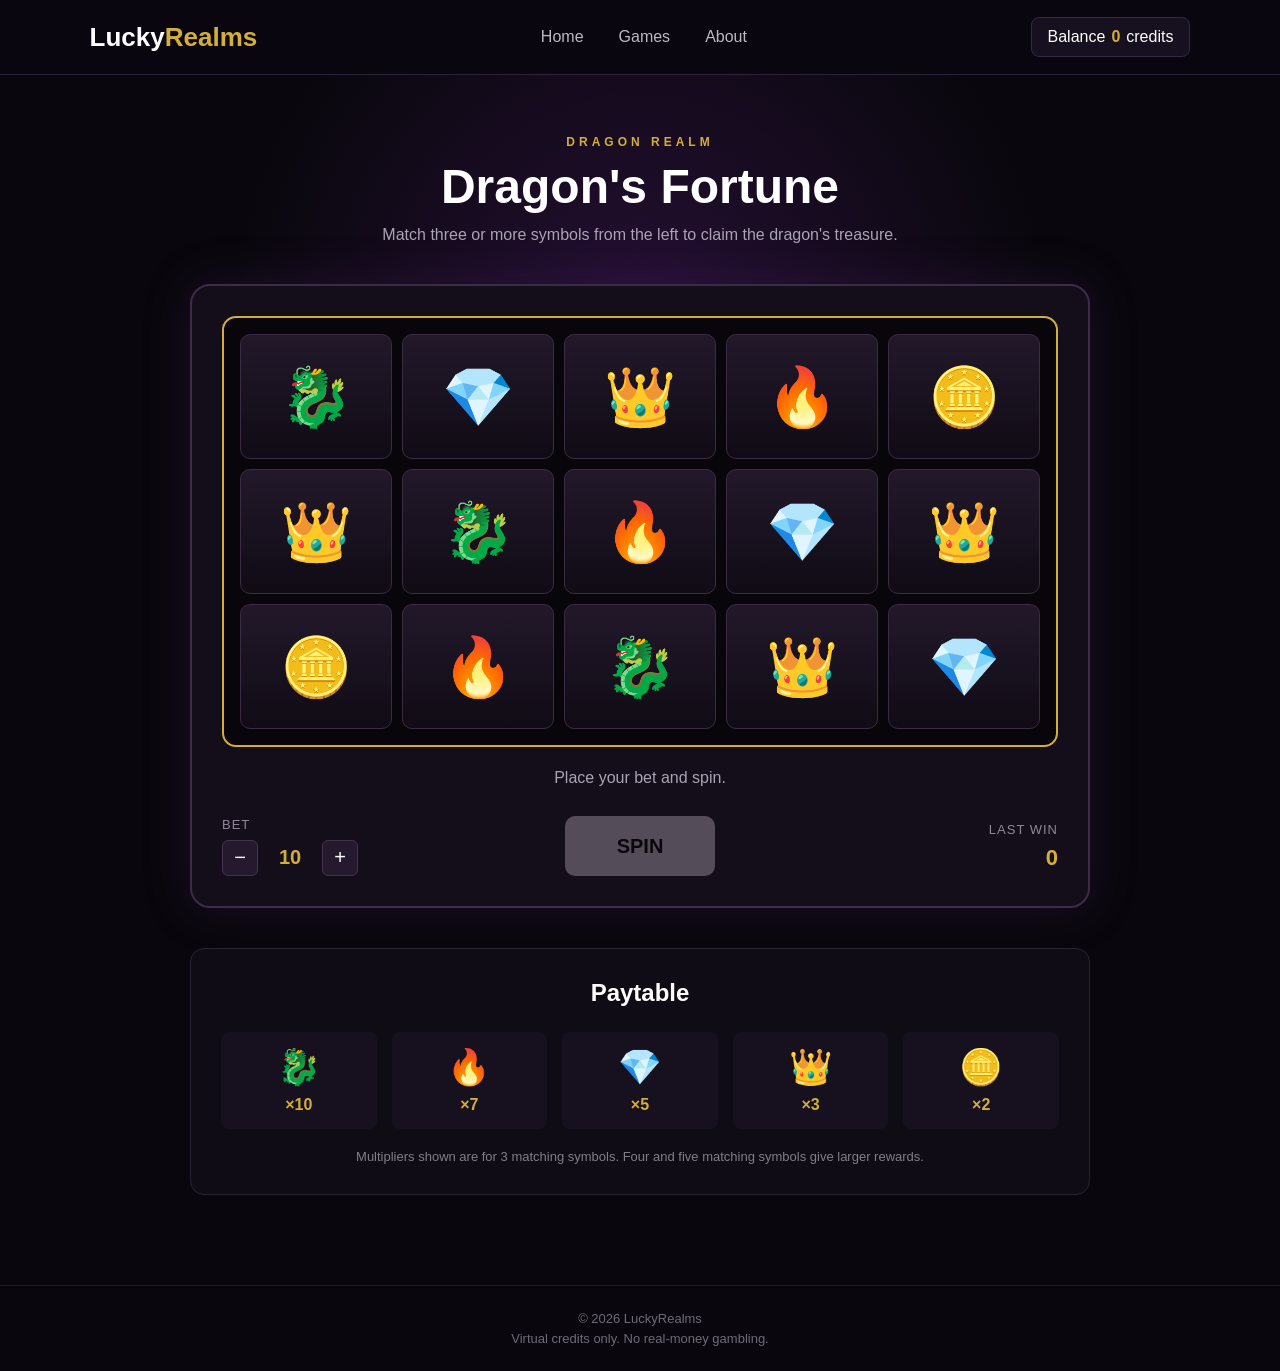
==== games/slots.html @ df4710ba "Add Dragon's Fortune slot game" ====
<!DOCTYPE html>
<html lang="en">
<head>
    <meta charset="UTF-8">
    <meta name="viewport" content="width=device-width, initial-scale=1.0">

    <title>Dragon's Fortune | LuckyRealms</title>

    <link rel="stylesheet" href="../css/style.css">
    <link rel="stylesheet" href="../css/slots.css">
</head>

<body>

<header class="navbar">
    <a href="../index.html" class="logo">
        Lucky<span>Realms</span>
    </a>

    <nav>
        <a href="../index.html">Home</a>
        <a href="../index.html#games">Games</a>
        <a href="../index.html#about">About</a>
    </nav>

    <div class="balance">
        <span>Balance</span>
        <strong id="balance">1000</strong>
        <span>credits</span>
    </div>
</header>


<main class="slot-page">

    <section class="slot-header">
        <p class="slot-subtitle">DRAGON REALM</p>
        <h1>Dragon's Fortune</h1>

        <p>
            Match three or more symbols from the left to claim the dragon's treasure.
        </p>
    </section>


    <section class="slot-machine">

        <div class="slot-grid" id="slot-grid">

            <div class="slot-cell">🐉</div>
            <div class="slot-cell">💎</div>
            <div class="slot-cell">👑</div>
            <div class="slot-cell">🔥</div>
            <div class="slot-cell">🪙</div>

            <div class="slot-cell">👑</div>
            <div class="slot-cell">🐉</div>
            <div class="slot-cell">🔥</div>
            <div class="slot-cell">💎</div>
            <div class="slot-cell">👑</div>

            <div class="slot-cell">🪙</div>
            <div class="slot-cell">🔥</div>
            <div class="slot-cell">🐉</div>
            <div class="slot-cell">👑</div>
            <div class="slot-cell">💎</div>

        </div>


        <div class="game-message" id="game-message">
            Place your bet and spin.
        </div>


        <div class="slot-controls">

            <div class="bet-control">
                <span>Bet</span>

                <div class="bet-buttons">
                    <button id="decrease-bet">−</button>

                    <strong id="bet">10</strong>

                    <button id="increase-bet">+</button>
                </div>
            </div>

            <button class="spin-button" id="spin-button">
                SPIN
            </button>

            <div class="win-display">
                <span>Last Win</span>
                <strong id="last-win">0</strong>
            </div>

        </div>

    </section>


    <section class="paytable">
        <h2>Paytable</h2>

        <div class="paytable-grid">
            <div>
                <span>🐉</span>
                <strong>×10</strong>
            </div>

            <div>
                <span>🔥</span>
                <strong>×7</strong>
            </div>

            <div>
                <span>💎</span>
                <strong>×5</strong>
            </div>

            <div>
                <span>👑</span>
                <strong>×3</strong>
            </div>

            <div>
                <span>🪙</span>
                <strong>×2</strong>
            </div>
        </div>

        <p>
            Multipliers shown are for 3 matching symbols.
            Four and five matching symbols give larger rewards.
        </p>
    </section>

</main>


<footer>
    <p>© 2026 LuckyRealms</p>
    <p>Virtual credits only. No real-money gambling.</p>
</footer>


<script src="../js/slots.js"></script>

</body>
</html>
---- css/style.css ----
* {
    margin: 0;
    padding: 0;
    box-sizing: border-box;
}

html {
    scroll-behavior: smooth;
}

body {
    font-family: Arial, Helvetica, sans-serif;
    background: #09070d;
    color: #ffffff;
}


/* NAVBAR */

.navbar {
    height: 75px;
    padding: 0 7%;

    display: flex;
    align-items: center;
    justify-content: space-between;

    background: rgba(10, 7, 15, 0.95);
    border-bottom: 1px solid #2c2438;
}

.logo {
    color: white;
    text-decoration: none;

    font-size: 26px;
    font-weight: bold;
}

.logo span {
    color: #d4af37;
}

.navbar nav {
    display: flex;
    gap: 35px;
}

.navbar nav a {
    color: #bdb7c7;
    text-decoration: none;

    transition: 0.2s;
}

.navbar nav a:hover {
    color: #d4af37;
}

.balance {
    display: flex;
    align-items: center;
    gap: 6px;

    background: #17111f;
    padding: 10px 16px;

    border: 1px solid #342941;
    border-radius: 8px;
}

.balance strong {
    color: #d4af37;
}


/* HERO */

.hero {
    min-height: 620px;

    display: flex;
    align-items: center;

    padding: 0 10%;

    background:
        radial-gradient(
            circle at 75% 40%,
            rgba(91, 45, 145, 0.4),
            transparent 35%
        ),
        linear-gradient(
            120deg,
            #09070d,
            #130b1d
        );
}

.hero-content {
    max-width: 700px;
}

.hero-subtitle {
    color: #d4af37;

    letter-spacing: 4px;
    font-size: 13px;
    font-weight: bold;

    margin-bottom: 20px;
}

.hero h1 {
    font-size: 70px;
    line-height: 1.05;

    margin-bottom: 25px;
}

.hero-description {
    max-width: 520px;

    color: #aaa3b3;

    font-size: 18px;
    line-height: 1.7;

    margin-bottom: 35px;
}

.primary-button {
    display: inline-block;

    padding: 14px 30px;

    background: #d4af37;
    color: #09070d;

    text-decoration: none;
    font-weight: bold;

    border-radius: 6px;

    transition: 0.2s;
}

.primary-button:hover {
    transform: translateY(-2px);
    background: #efd15e;
}


/* GAMES */

.games-section {
    padding: 90px 8%;
}

.section-heading {
    text-align: center;
    margin-bottom: 50px;
}

.section-heading p {
    color: #d4af37;

    font-size: 12px;
    letter-spacing: 4px;

    margin-bottom: 10px;
}

.section-heading h2 {
    font-size: 40px;
}

.games-grid {
    display: grid;
    grid-template-columns: repeat(3, 1fr);

    gap: 30px;
}

.game-card {
    background: #14101a;

    border: 1px solid #2a2233;
    border-radius: 12px;

    overflow: hidden;

    transition: 0.25s;
}

.game-card:hover {
    transform: translateY(-6px);
    border-color: #554267;
}

.game-image {
    height: 220px;

    display: flex;
    justify-content: center;
    align-items: center;

    font-size: 80px;
}

.dragon-realm {
    background: linear-gradient(135deg, #36134d, #130718);
}

.ocean-realm {
    background: linear-gradient(135deg, #062c46, #06141f);
}

.shadow-realm {
    background: linear-gradient(135deg, #282828, #080808);
}

.game-info {
    padding: 25px;
}

.game-info h3 {
    margin-bottom: 12px;
    font-size: 22px;
}

.game-info p {
    color: #9e97a6;

    line-height: 1.5;

    min-height: 70px;
    margin-bottom: 20px;
}

.play-button {
    display: inline-block;

    padding: 10px 22px;

    background: #d4af37;
    color: #0b0810;

    border: none;
    border-radius: 5px;

    text-decoration: none;
    font-weight: bold;

    cursor: pointer;
}

.play-button:disabled {
    background: #403947;
    color: #82798b;

    cursor: not-allowed;
}


/* ABOUT */

.about-section {
    padding: 90px 20%;

    text-align: center;

    background: #100c15;
}

.about-section h2 {
    font-size: 36px;

    margin-bottom: 20px;
}

.about-section p {
    color: #aaa3b3;

    line-height: 1.8;
}


/* FOOTER */

footer {
    padding: 25px;

    text-align: center;

    color: #706978;

    font-size: 13px;

    border-top: 1px solid #211a29;
}

footer p + p {
    margin-top: 5px;
}


/* RESPONSIVE */

@media (max-width: 900px) {

    .navbar nav {
        display: none;
    }

    .hero h1 {
        font-size: 50px;
    }

    .games-grid {
        grid-template-columns: 1fr;
    }
}
---- css/slots.css ----
.slot-page {
    min-height: calc(100vh - 75px);

    padding: 60px 8% 90px;

    background:
        radial-gradient(
            circle at 50% 20%,
            rgba(101, 35, 140, 0.3),
            transparent 35%
        ),
        #09070d;
}


/* HEADER */

.slot-header {
    text-align: center;

    margin-bottom: 40px;
}

.slot-subtitle {
    color: #d4af37;

    font-size: 12px;
    font-weight: bold;

    letter-spacing: 4px;

    margin-bottom: 10px;
}

.slot-header h1 {
    font-size: 48px;

    margin-bottom: 12px;
}

.slot-header > p:last-child {
    color: #aaa3b3;
}


/* MACHINE */

.slot-machine {
    max-width: 900px;

    margin: 0 auto;

    padding: 30px;

    background: #130e19;

    border: 2px solid #3c2c48;
    border-radius: 20px;

    box-shadow:
        0 0 50px rgba(98, 44, 130, 0.2);
}


/* REELS */

.slot-grid {
    display: grid;

    grid-template-columns: repeat(5, 1fr);

    gap: 10px;

    padding: 16px;

    background: #08060b;

    border: 2px solid #d4af37;
    border-radius: 14px;

    transition: 0.2s;
}

.slot-cell {
    height: 125px;

    display: flex;
    justify-content: center;
    align-items: center;

    background:
        linear-gradient(
            180deg,
            #22182a,
            #100b15
        );

    border: 1px solid #3a2c43;
    border-radius: 10px;

    font-size: 58px;

    user-select: none;
}

.slot-grid.spinning .slot-cell {
    animation: reel-spin 0.15s linear infinite;
}

@keyframes reel-spin {
    0% {
        transform: translateY(-4px);
        filter: blur(0);
    }

    50% {
        transform: translateY(4px);
        filter: blur(2px);
    }

    100% {
        transform: translateY(-4px);
        filter: blur(0);
    }
}


/* MESSAGE */

.game-message {
    min-height: 25px;

    margin: 22px 0;

    text-align: center;

    color: #aaa3b3;

    font-size: 16px;
}

.game-message.win {
    color: #efd15e;

    font-weight: bold;
}


/* CONTROLS */

.slot-controls {
    display: grid;

    grid-template-columns: 1fr auto 1fr;

    align-items: center;

    gap: 30px;
}

.bet-control,
.win-display {
    display: flex;

    flex-direction: column;

    gap: 8px;
}

.bet-control > span,
.win-display > span {
    color: #8f8797;

    font-size: 13px;

    text-transform: uppercase;
    letter-spacing: 1px;
}

.bet-buttons {
    display: flex;

    align-items: center;

    gap: 12px;
}

.bet-buttons button {
    width: 36px;
    height: 36px;

    background: #251a2d;
    color: white;

    border: 1px solid #44324f;
    border-radius: 6px;

    font-size: 20px;

    cursor: pointer;
}

.bet-buttons button:hover {
    border-color: #d4af37;
}

.bet-buttons strong {
    min-width: 40px;

    text-align: center;

    color: #d4af37;

    font-size: 20px;
}

.spin-button {
    width: 150px;
    height: 60px;

    background: #d4af37;
    color: #09070d;

    border: none;
    border-radius: 10px;

    font-size: 20px;
    font-weight: bold;

    cursor: pointer;

    transition: 0.2s;
}

.spin-button:hover {
    background: #efd15e;

    transform: translateY(-2px);
}

.spin-button:disabled {
    background: #554c59;

    cursor: not-allowed;

    transform: none;
}

.win-display {
    text-align: right;
}

.win-display strong {
    color: #d4af37;

    font-size: 22px;
}


/* PAYTABLE */

.paytable {
    max-width: 900px;

    margin: 40px auto 0;

    padding: 30px;

    background: #100c15;

    border: 1px solid #2a2233;
    border-radius: 14px;
}

.paytable h2 {
    text-align: center;

    margin-bottom: 25px;
}

.paytable-grid {
    display: grid;

    grid-template-columns: repeat(5, 1fr);

    gap: 15px;
}

.paytable-grid div {
    display: flex;

    flex-direction: column;

    align-items: center;

    gap: 8px;

    padding: 15px;

    background: #17111f;

    border-radius: 8px;
}

.paytable-grid span {
    font-size: 35px;
}

.paytable-grid strong {
    color: #d4af37;
}

.paytable > p {
    margin-top: 20px;

    text-align: center;

    color: #837c8b;

    font-size: 13px;
}


/* RESPONSIVE */

@media (max-width: 750px) {

    .slot-page {
        padding-left: 3%;
        padding-right: 3%;
    }

    .slot-machine {
        padding: 15px;
    }

    .slot-cell {
        height: 80px;

        font-size: 38px;
    }

    .slot-controls {
        grid-template-columns: 1fr;

        text-align: center;
    }

    .bet-control,
    .win-display {
        align-items: center;

        text-align: center;
    }

    .spin-button {
        margin: 0 auto;
    }

    .paytable-grid {
        grid-template-columns: repeat(2, 1fr);
    }
}
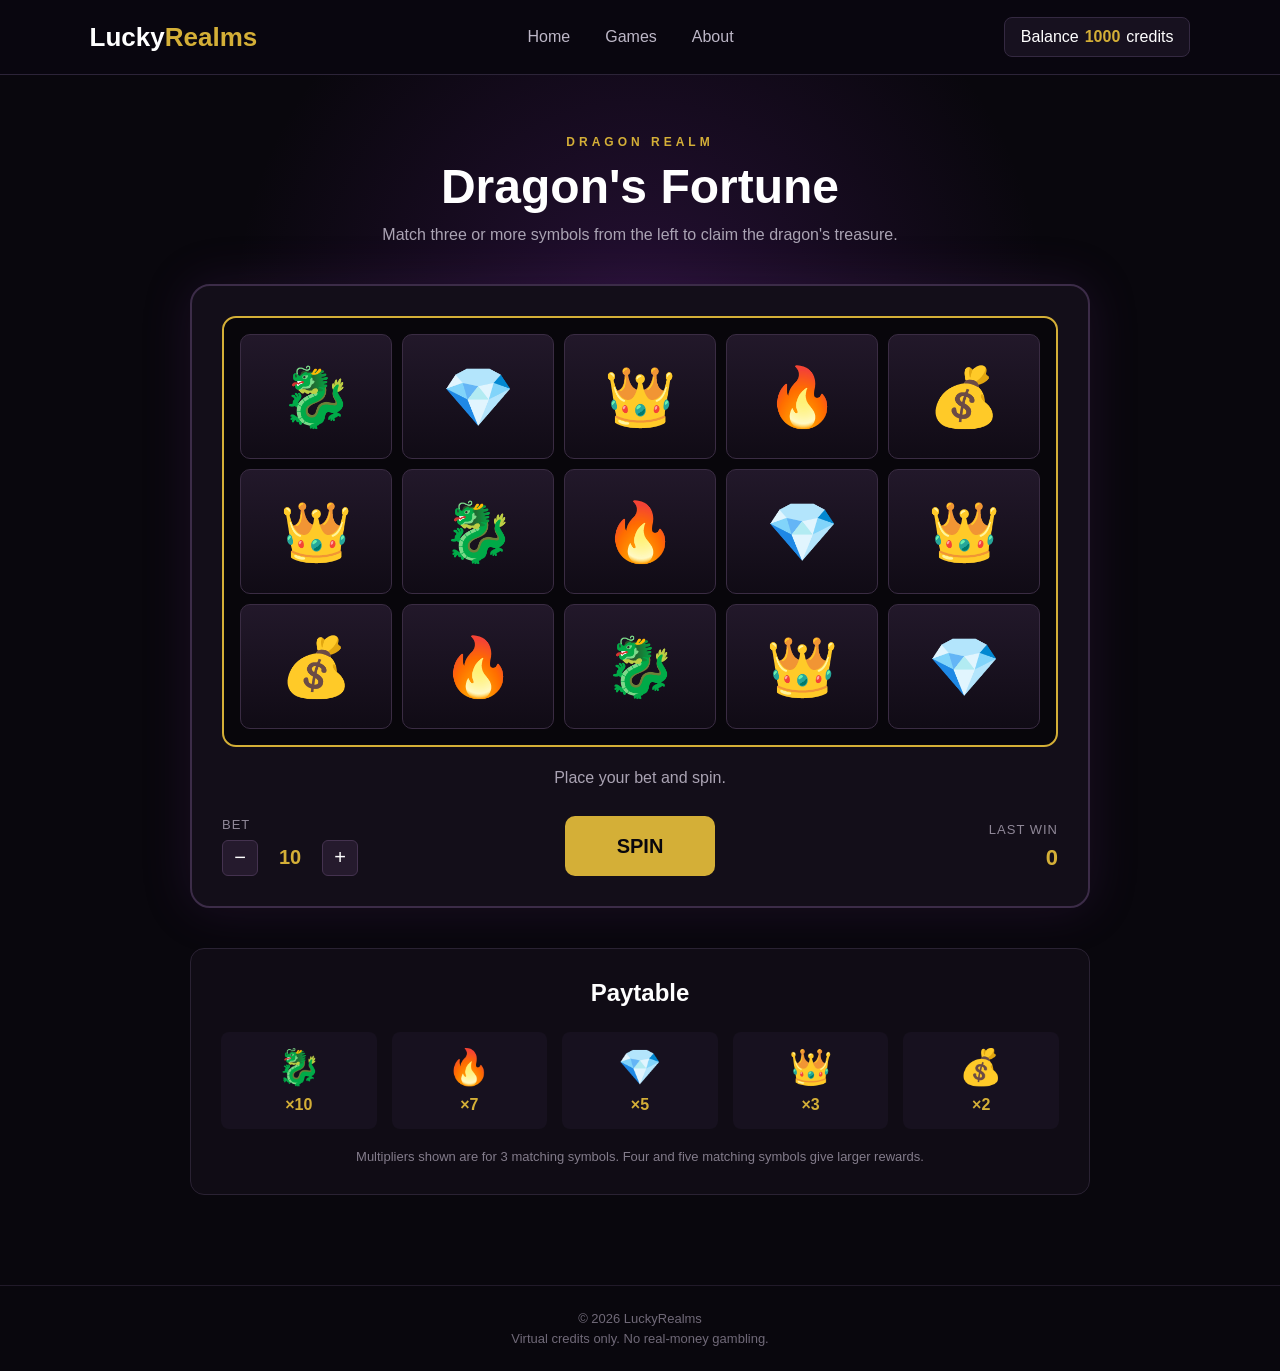
==== commit 9edf00ac: "Fix slot win detection and improve reel animations" ====
--- a/games/slots.html
+++ b/games/slots.html
@@ -51,7 +51,7 @@
             <div class="slot-cell">💎</div>
             <div class="slot-cell">👑</div>
             <div class="slot-cell">🔥</div>
-            <div class="slot-cell">🪙</div>
+            <div class="slot-cell">💰</div>
 
             <div class="slot-cell">👑</div>
             <div class="slot-cell">🐉</div>
@@ -59,7 +59,7 @@
             <div class="slot-cell">💎</div>
             <div class="slot-cell">👑</div>
 
-            <div class="slot-cell">🪙</div>
+            <div class="slot-cell">💰</div>
             <div class="slot-cell">🔥</div>
             <div class="slot-cell">🐉</div>
             <div class="slot-cell">👑</div>
@@ -126,7 +126,7 @@
             </div>
 
             <div>
-                <span>🪙</span>
+                <span>💰</span>
                 <strong>×2</strong>
             </div>
         </div>
--- a/css/slots.css
+++ b/css/slots.css
@@ -103,8 +103,18 @@
     user-select: none;
 }
 
-.slot-grid.spinning .slot-cell {
-    animation: reel-spin 0.15s linear infinite;
+.slot-cell.spinning {
+    animation: reel-spin 0.08s linear infinite;
+}
+
+.slot-cell.winning-cell {
+    border-color: #efd15e;
+
+    box-shadow:
+        0 0 12px rgba(239, 209, 94, 0.8),
+        inset 0 0 20px rgba(212, 175, 55, 0.15);
+
+    transform: scale(1.04);
 }
 
 @keyframes reel-spin {
@@ -204,6 +214,11 @@
     border-color: #d4af37;
 }
 
+.bet-buttons button:disabled {
+    opacity: 0.5;
+    cursor: not-allowed;
+}
+
 .bet-buttons strong {
     min-width: 40px;
 
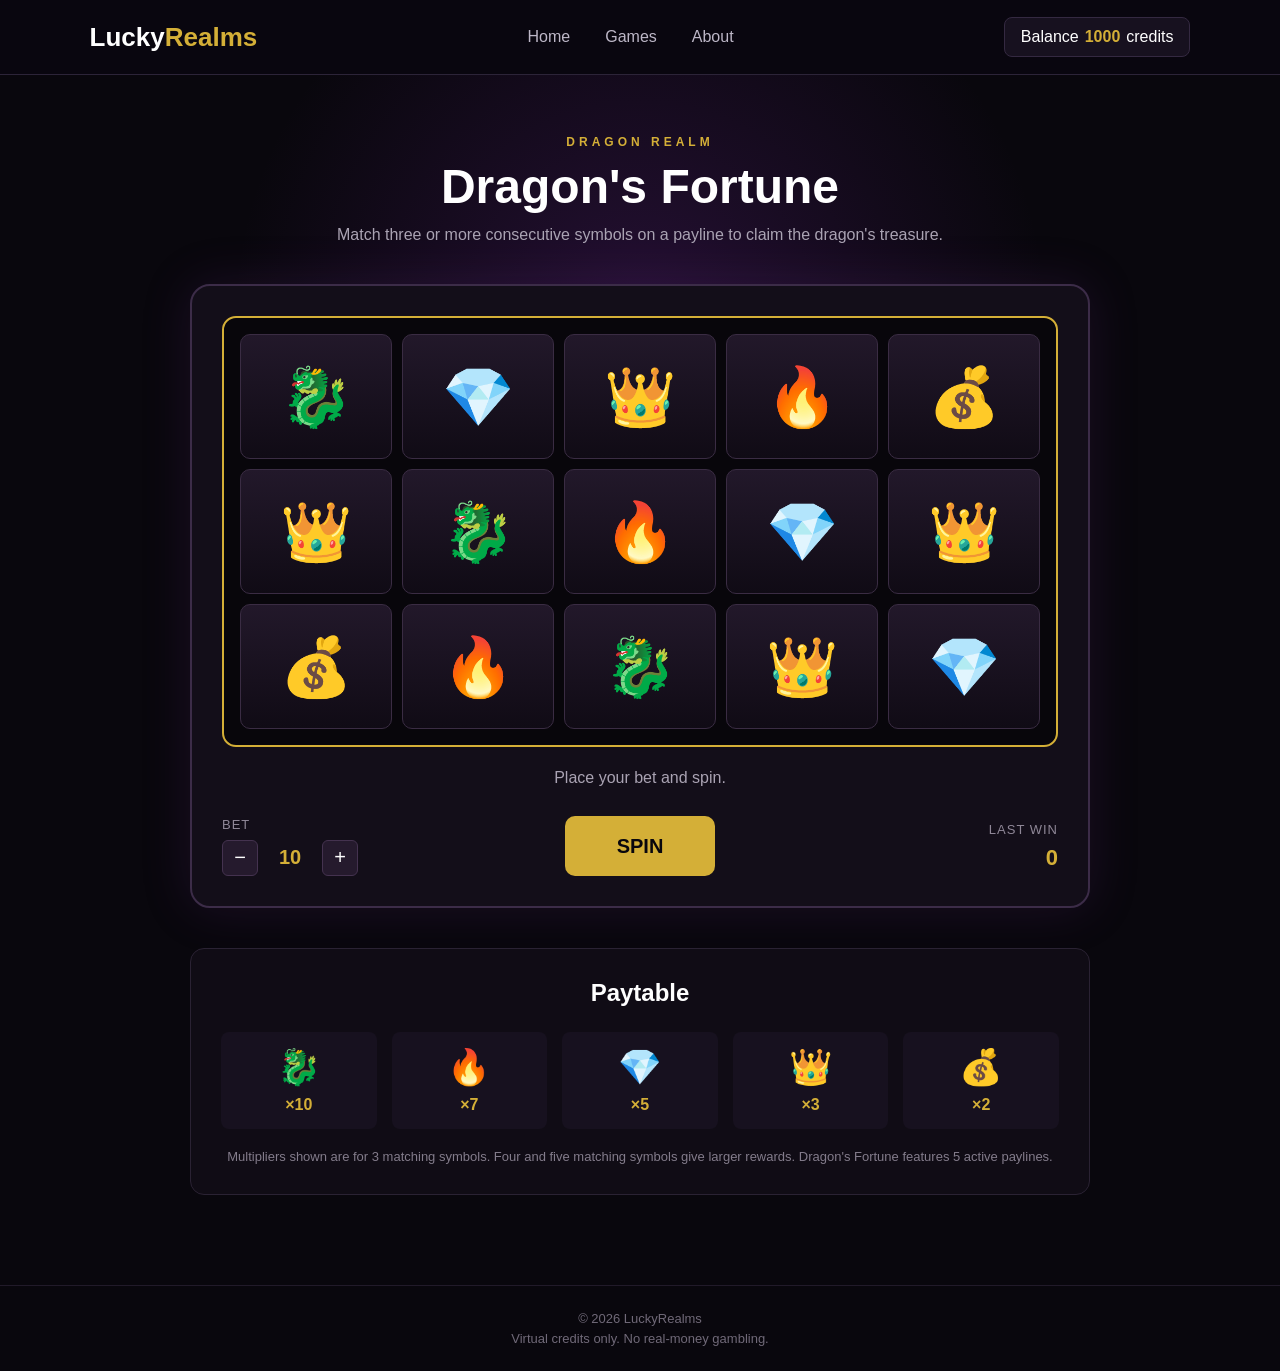
==== commit b0ca8986: "Add multiple slot paylines" ====
--- a/games/slots.html
+++ b/games/slots.html
@@ -1,5 +1,6 @@
 <!DOCTYPE html>
 <html lang="en">
+
 <head>
     <meta charset="UTF-8">
     <meta name="viewport" content="width=device-width, initial-scale=1.0">
@@ -12,141 +13,144 @@
 
 <body>
 
-<header class="navbar">
-    <a href="../index.html" class="logo">
-        Lucky<span>Realms</span>
-    </a>
+    <header class="navbar">
+        <a href="../index.html" class="logo">
+            Lucky<span>Realms</span>
+        </a>
 
-    <nav>
-        <a href="../index.html">Home</a>
-        <a href="../index.html#games">Games</a>
-        <a href="../index.html#about">About</a>
-    </nav>
+        <nav>
+            <a href="../index.html">Home</a>
+            <a href="../index.html#games">Games</a>
+            <a href="../index.html#about">About</a>
+        </nav>
 
-    <div class="balance">
-        <span>Balance</span>
-        <strong id="balance">1000</strong>
-        <span>credits</span>
-    </div>
-</header>
+        <div class="balance">
+            <span>Balance</span>
+            <strong id="balance">1000</strong>
+            <span>credits</span>
+        </div>
+    </header>
 
 
-<main class="slot-page">
+    <main class="slot-page">
 
-    <section class="slot-header">
-        <p class="slot-subtitle">DRAGON REALM</p>
-        <h1>Dragon's Fortune</h1>
+        <section class="slot-header">
+            <p class="slot-subtitle">DRAGON REALM</p>
+            <h1>Dragon's Fortune</h1>
 
-        <p>
-            Match three or more symbols from the left to claim the dragon's treasure.
-        </p>
-    </section>
+            <p>
+                Match three or more consecutive symbols on a payline
+                to claim the dragon's treasure.
+            </p>
+        </section>
 
 
-    <section class="slot-machine">
+        <section class="slot-machine">
 
-        <div class="slot-grid" id="slot-grid">
+            <div class="slot-grid" id="slot-grid">
 
-            <div class="slot-cell">🐉</div>
-            <div class="slot-cell">💎</div>
-            <div class="slot-cell">👑</div>
-            <div class="slot-cell">🔥</div>
-            <div class="slot-cell">💰</div>
+                <div class="slot-cell">🐉</div>
+                <div class="slot-cell">💎</div>
+                <div class="slot-cell">👑</div>
+                <div class="slot-cell">🔥</div>
+                <div class="slot-cell">💰</div>
 
-            <div class="slot-cell">👑</div>
-            <div class="slot-cell">🐉</div>
-            <div class="slot-cell">🔥</div>
-            <div class="slot-cell">💎</div>
-            <div class="slot-cell">👑</div>
+                <div class="slot-cell">👑</div>
+                <div class="slot-cell">🐉</div>
+                <div class="slot-cell">🔥</div>
+                <div class="slot-cell">💎</div>
+                <div class="slot-cell">👑</div>
 
-            <div class="slot-cell">💰</div>
-            <div class="slot-cell">🔥</div>
-            <div class="slot-cell">🐉</div>
-            <div class="slot-cell">👑</div>
-            <div class="slot-cell">💎</div>
+                <div class="slot-cell">💰</div>
+                <div class="slot-cell">🔥</div>
+                <div class="slot-cell">🐉</div>
+                <div class="slot-cell">👑</div>
+                <div class="slot-cell">💎</div>
 
-        </div>
+            </div>
 
 
-        <div class="game-message" id="game-message">
-            Place your bet and spin.
-        </div>
+            <div class="game-message" id="game-message">
+                Place your bet and spin.
+            </div>
 
 
-        <div class="slot-controls">
+            <div class="slot-controls">
 
-            <div class="bet-control">
-                <span>Bet</span>
+                <div class="bet-control">
+                    <span>Bet</span>
 
-                <div class="bet-buttons">
-                    <button id="decrease-bet">−</button>
+                    <div class="bet-buttons">
+                        <button id="decrease-bet">−</button>
 
-                    <strong id="bet">10</strong>
+                        <strong id="bet">10</strong>
 
-                    <button id="increase-bet">+</button>
+                        <button id="increase-bet">+</button>
+                    </div>
+                </div>
+
+                <button class="spin-button" id="spin-button">
+                    SPIN
+                </button>
+
+                <div class="win-display">
+                    <span>Last Win</span>
+                    <strong id="last-win">0</strong>
+                </div>
+
+            </div>
+
+        </section>
+
+
+        <section class="paytable">
+            <h2>Paytable</h2>
+
+            <div class="paytable-grid">
+                <div>
+                    <span>🐉</span>
+                    <strong>×10</strong>
+                </div>
+
+                <div>
+                    <span>🔥</span>
+                    <strong>×7</strong>
+                </div>
+
+                <div>
+                    <span>💎</span>
+                    <strong>×5</strong>
+                </div>
+
+                <div>
+                    <span>👑</span>
+                    <strong>×3</strong>
+                </div>
+
+                <div>
+                    <span>💰</span>
+                    <strong>×2</strong>
                 </div>
             </div>
 
-            <button class="spin-button" id="spin-button">
-                SPIN
-            </button>
+            <p>
+                Multipliers shown are for 3 matching symbols.
+                Four and five matching symbols give larger rewards.
+                Dragon's Fortune features 5 active paylines.
+            </p>
+        </section>
 
-            <div class="win-display">
-                <span>Last Win</span>
-                <strong id="last-win">0</strong>
-            </div>
-
-        </div>
-
-    </section>
+    </main>
 
 
-    <section class="paytable">
-        <h2>Paytable</h2>
-
-        <div class="paytable-grid">
-            <div>
-                <span>🐉</span>
-                <strong>×10</strong>
-            </div>
-
-            <div>
-                <span>🔥</span>
-                <strong>×7</strong>
-            </div>
-
-            <div>
-                <span>💎</span>
-                <strong>×5</strong>
-            </div>
-
-            <div>
-                <span>👑</span>
-                <strong>×3</strong>
-            </div>
-
-            <div>
-                <span>💰</span>
-                <strong>×2</strong>
-            </div>
-        </div>
-
-        <p>
-            Multipliers shown are for 3 matching symbols.
-            Four and five matching symbols give larger rewards.
-        </p>
-    </section>
-
-</main>
+    <footer>
+        <p>© 2026 LuckyRealms</p>
+        <p>Virtual credits only. No real-money gambling.</p>
+    </footer>
 
 
-<footer>
-    <p>© 2026 LuckyRealms</p>
-    <p>Virtual credits only. No real-money gambling.</p>
-</footer>
-
-
-<script src="../js/slots.js"></script>
+    <script src="../js/slots.js"></script>
 
 </body>
+
 </html>
--- a/css/slots.css
+++ b/css/slots.css
@@ -4,11 +4,9 @@
     padding: 60px 8% 90px;
 
     background:
-        radial-gradient(
-            circle at 50% 20%,
+        radial-gradient(circle at 50% 20%,
             rgba(101, 35, 140, 0.3),
-            transparent 35%
-        ),
+            transparent 35%),
         #09070d;
 }
 
@@ -38,7 +36,7 @@
     margin-bottom: 12px;
 }
 
-.slot-header > p:last-child {
+.slot-header>p:last-child {
     color: #aaa3b3;
 }
 
@@ -89,11 +87,9 @@
     align-items: center;
 
     background:
-        linear-gradient(
-            180deg,
+        linear-gradient(180deg,
             #22182a,
-            #100b15
-        );
+            #100b15);
 
     border: 1px solid #3a2c43;
     border-radius: 10px;
@@ -177,8 +173,8 @@
     gap: 8px;
 }
 
-.bet-control > span,
-.win-display > span {
+.bet-control>span,
+.win-display>span {
     color: #8f8797;
 
     font-size: 13px;
@@ -325,7 +321,7 @@
     color: #d4af37;
 }
 
-.paytable > p {
+.paytable>p {
     margin-top: 20px;
 
     text-align: center;
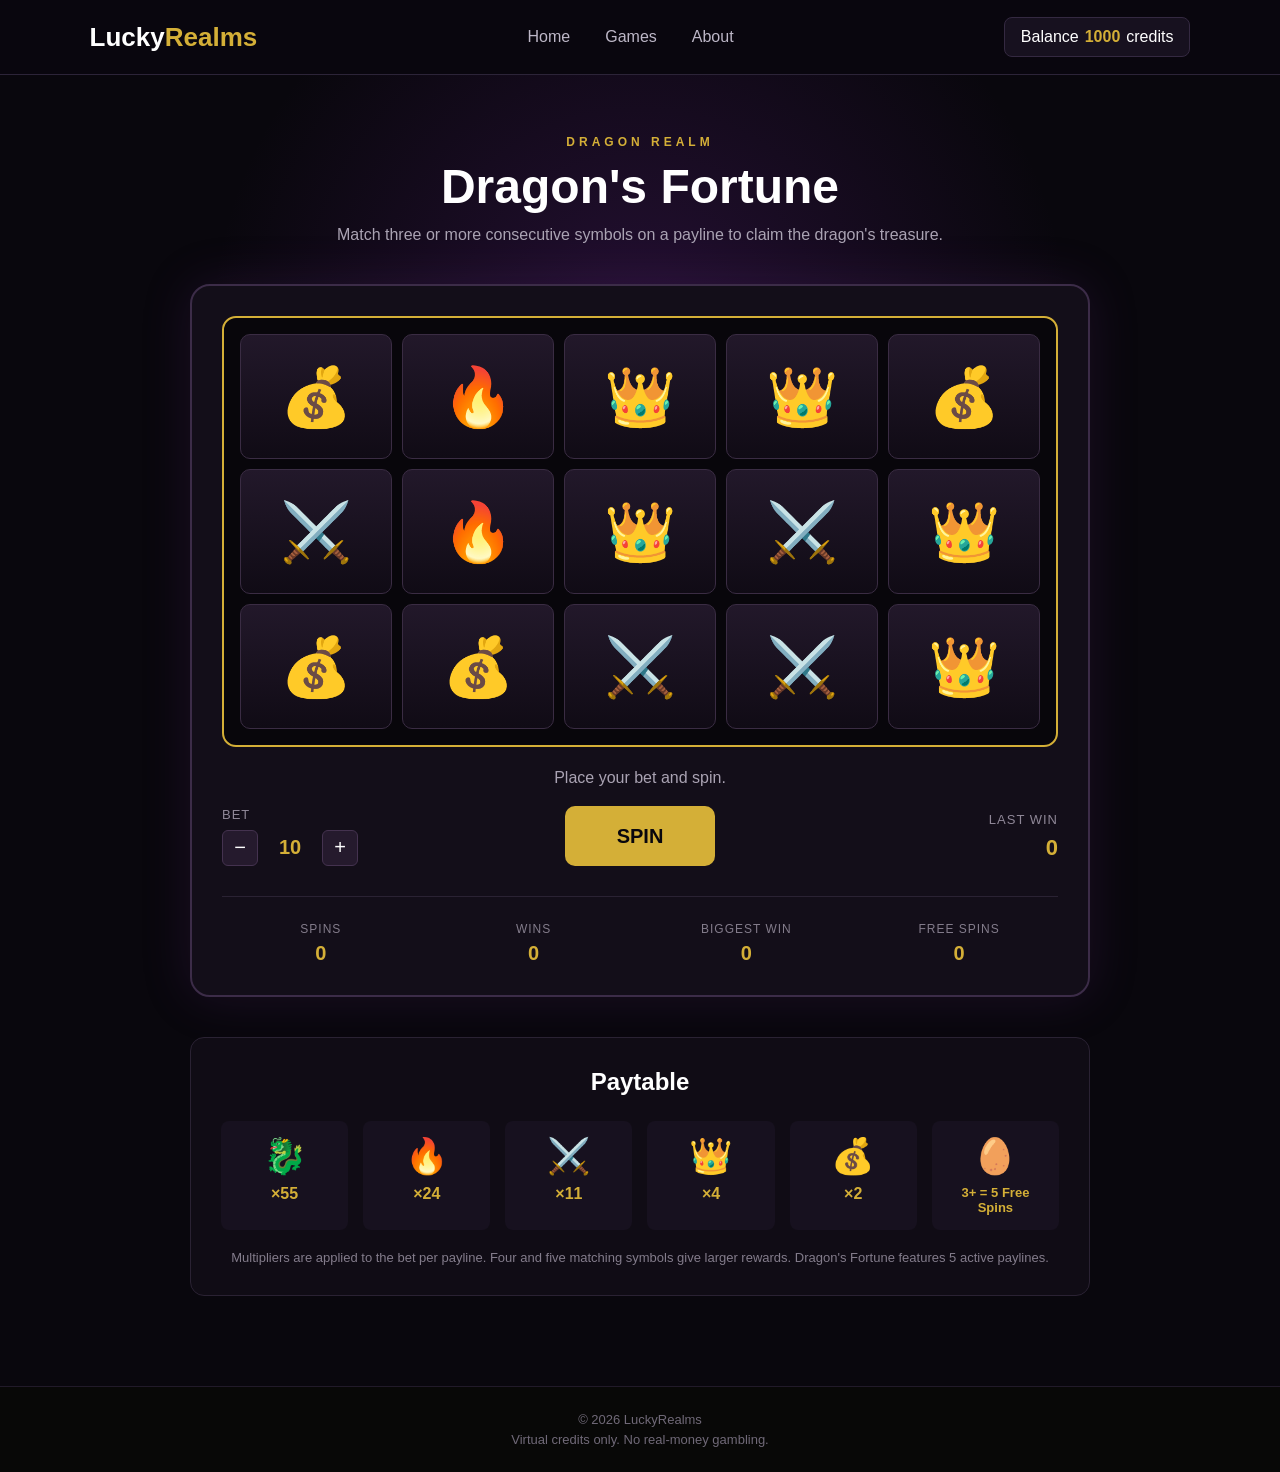
==== commit b395251a: "Complete LuckyRealms slot games and bonus system" ====
--- a/games/slots.html
+++ b/games/slots.html
@@ -35,37 +35,17 @@
     <main class="slot-page">
 
         <section class="slot-header">
-            <p class="slot-subtitle">DRAGON REALM</p>
-            <h1>Dragon's Fortune</h1>
+            <p class="slot-subtitle" id="realm-label"></p>
 
-            <p>
-                Match three or more consecutive symbols on a payline
-                to claim the dragon's treasure.
-            </p>
+            <h1 id="game-title"></h1>
+
+            <p id="game-description"></p>
         </section>
 
 
         <section class="slot-machine">
 
             <div class="slot-grid" id="slot-grid">
-
-                <div class="slot-cell">🐉</div>
-                <div class="slot-cell">💎</div>
-                <div class="slot-cell">👑</div>
-                <div class="slot-cell">🔥</div>
-                <div class="slot-cell">💰</div>
-
-                <div class="slot-cell">👑</div>
-                <div class="slot-cell">🐉</div>
-                <div class="slot-cell">🔥</div>
-                <div class="slot-cell">💎</div>
-                <div class="slot-cell">👑</div>
-
-                <div class="slot-cell">💰</div>
-                <div class="slot-cell">🔥</div>
-                <div class="slot-cell">🐉</div>
-                <div class="slot-cell">👑</div>
-                <div class="slot-cell">💎</div>
 
             </div>
 
@@ -74,8 +54,11 @@
                 Place your bet and spin.
             </div>
 
+            <div class="win-breakdown" id="win-breakdown"></div>
+
 
             <div class="slot-controls">
+
 
                 <div class="bet-control">
                     <span>Bet</span>
@@ -100,44 +83,43 @@
 
             </div>
 
+            <div class="game-stats">
+
+                <div class="stat">
+                    <span>Spins</span>
+                    <strong id="total-spins">0</strong>
+                </div>
+
+                <div class="stat">
+                    <span>Wins</span>
+                    <strong id="total-wins">0</strong>
+                </div>
+
+                <div class="stat">
+                    <span>Biggest Win</span>
+                    <strong id="biggest-win">0</strong>
+                </div>
+
+                <div class="stat">
+                    <span>Free Spins</span>
+                    <strong id="free-spins">0</strong>
+                </div>
+
+            </div>
+
+            <button class="refill-button" id="refill-button" hidden>
+                Refill 1000 Credits
+            </button>
         </section>
 
 
         <section class="paytable">
             <h2>Paytable</h2>
 
-            <div class="paytable-grid">
-                <div>
-                    <span>🐉</span>
-                    <strong>×10</strong>
-                </div>
-
-                <div>
-                    <span>🔥</span>
-                    <strong>×7</strong>
-                </div>
-
-                <div>
-                    <span>💎</span>
-                    <strong>×5</strong>
-                </div>
-
-                <div>
-                    <span>👑</span>
-                    <strong>×3</strong>
-                </div>
-
-                <div>
-                    <span>💰</span>
-                    <strong>×2</strong>
-                </div>
+            <div class="paytable-grid" id="paytable-grid">
             </div>
 
-            <p>
-                Multipliers shown are for 3 matching symbols.
-                Four and five matching symbols give larger rewards.
-                Dragon's Fortune features 5 active paylines.
-            </p>
+            <p id="paytable-description"></p>
         </section>
 
     </main>
@@ -149,6 +131,7 @@
     </footer>
 
 
+    <script src="../js/game-configs.js"></script>
     <script src="../js/slots.js"></script>
 
 </body>
--- a/css/style.css
+++ b/css/style.css
@@ -10,7 +10,8 @@
 
 body {
     font-family: Arial, Helvetica, sans-serif;
-    background: #09070d;
+
+    background: #080807;
     color: #ffffff;
 }
 
@@ -85,16 +86,16 @@
     padding: 0 10%;
 
     background:
-        radial-gradient(
-            circle at 75% 40%,
-            rgba(91, 45, 145, 0.4),
-            transparent 35%
-        ),
-        linear-gradient(
-            120deg,
-            #09070d,
-            #130b1d
-        );
+        radial-gradient(circle at 78% 35%,
+            rgba(212, 175, 55, 0.14),
+            transparent 30%),
+        radial-gradient(circle at 15% 15%,
+            rgba(115, 45, 24, 0.18),
+            transparent 32%),
+        linear-gradient(135deg,
+            #080807 0%,
+            #15100b 52%,
+            #080807 100%);
 }
 
 .hero-content {
@@ -155,6 +156,8 @@
 
 .games-section {
     padding: 90px 8%;
+
+    background: #0a0908;
 }
 
 .section-heading {
@@ -270,7 +273,7 @@
 
     text-align: center;
 
-    background: #100c15;
+    background: #11100d;
 }
 
 .about-section h2 {
@@ -300,7 +303,7 @@
     border-top: 1px solid #211a29;
 }
 
-footer p + p {
+footer p+p {
     margin-top: 5px;
 }
 
--- a/css/slots.css
+++ b/css/slots.css
@@ -1,47 +1,57 @@
+/* =========================================================
+   SLOT PAGE
+   ========================================================= */
+
 .slot-page {
     min-height: calc(100vh - 75px);
 
     padding: 60px 8% 90px;
 
     background:
-        radial-gradient(circle at 50% 20%,
+        radial-gradient(
+            circle at 50% 20%,
             rgba(101, 35, 140, 0.3),
-            transparent 35%),
+            transparent 35%
+        ),
         #09070d;
 }
 
 
-/* HEADER */
+/* =========================================================
+   GAME HEADER
+   ========================================================= */
 
 .slot-header {
+    margin-bottom: 40px;
+
     text-align: center;
-
-    margin-bottom: 40px;
 }
 
 .slot-subtitle {
+    margin-bottom: 10px;
+
     color: #d4af37;
 
     font-size: 12px;
     font-weight: bold;
 
     letter-spacing: 4px;
-
-    margin-bottom: 10px;
 }
 
 .slot-header h1 {
+    margin-bottom: 12px;
+
     font-size: 48px;
-
-    margin-bottom: 12px;
-}
-
-.slot-header>p:last-child {
+}
+
+.slot-header > p:last-child {
     color: #aaa3b3;
 }
 
 
-/* MACHINE */
+/* =========================================================
+   SLOT MACHINE
+   ========================================================= */
 
 .slot-machine {
     max-width: 900px;
@@ -60,11 +70,12 @@
 }
 
 
-/* REELS */
+/* =========================================================
+   REELS
+   ========================================================= */
 
 .slot-grid {
     display: grid;
-
     grid-template-columns: repeat(5, 1fr);
 
     gap: 10px;
@@ -87,9 +98,11 @@
     align-items: center;
 
     background:
-        linear-gradient(180deg,
+        linear-gradient(
+            180deg,
             #22182a,
-            #100b15);
+            #100b15
+        );
 
     border: 1px solid #3a2c43;
     border-radius: 10px;
@@ -99,8 +112,14 @@
     user-select: none;
 }
 
+
+/* =========================================================
+   REEL STATES
+   ========================================================= */
+
 .slot-cell.spinning {
-    animation: reel-spin 0.08s linear infinite;
+    animation:
+        reel-spin 0.08s linear infinite;
 }
 
 .slot-cell.winning-cell {
@@ -112,6 +131,22 @@
 
     transform: scale(1.04);
 }
+
+.slot-cell.bonus-cell {
+    border-color: #ffffff;
+
+    box-shadow:
+        0 0 15px rgba(255, 255, 255, 0.9),
+        inset 0 0 22px rgba(255, 255, 255, 0.12);
+
+    animation:
+        bonus-pulse 0.8s ease-in-out infinite alternate;
+}
+
+
+/* =========================================================
+   ANIMATIONS
+   ========================================================= */
 
 @keyframes reel-spin {
     0% {
@@ -130,8 +165,20 @@
     }
 }
 
-
-/* MESSAGE */
+@keyframes bonus-pulse {
+    from {
+        transform: scale(1);
+    }
+
+    to {
+        transform: scale(1.06);
+    }
+}
+
+
+/* =========================================================
+   GAME MESSAGE
+   ========================================================= */
 
 .game-message {
     min-height: 25px;
@@ -152,11 +199,38 @@
 }
 
 
-/* CONTROLS */
+/* =========================================================
+   WIN BREAKDOWN
+   ========================================================= */
+
+.win-breakdown {
+    max-width: 420px;
+
+    margin: -10px auto 20px;
+}
+
+.win-line {
+    display: flex;
+    justify-content: space-between;
+
+    padding: 7px 12px;
+
+    color: #aaa3b3;
+
+    border-bottom: 1px solid #2a2233;
+}
+
+.win-line strong {
+    color: #efd15e;
+}
+
+
+/* =========================================================
+   CONTROLS
+   ========================================================= */
 
 .slot-controls {
     display: grid;
-
     grid-template-columns: 1fr auto 1fr;
 
     align-items: center;
@@ -167,14 +241,13 @@
 .bet-control,
 .win-display {
     display: flex;
-
     flex-direction: column;
 
     gap: 8px;
 }
 
-.bet-control>span,
-.win-display>span {
+.bet-control > span,
+.win-display > span {
     color: #8f8797;
 
     font-size: 13px;
@@ -183,9 +256,11 @@
     letter-spacing: 1px;
 }
 
+
+/* BET */
+
 .bet-buttons {
     display: flex;
-
     align-items: center;
 
     gap: 12px;
@@ -212,6 +287,7 @@
 
 .bet-buttons button:disabled {
     opacity: 0.5;
+
     cursor: not-allowed;
 }
 
@@ -224,6 +300,9 @@
 
     font-size: 20px;
 }
+
+
+/* SPIN */
 
 .spin-button {
     width: 150px;
@@ -257,6 +336,9 @@
     transform: none;
 }
 
+
+/* LAST WIN */
+
 .win-display {
     text-align: right;
 }
@@ -268,7 +350,80 @@
 }
 
 
-/* PAYTABLE */
+/* =========================================================
+   GAME STATISTICS
+   ========================================================= */
+
+.game-stats {
+    display: grid;
+    grid-template-columns: repeat(4, 1fr);
+
+    gap: 15px;
+
+    margin-top: 30px;
+
+    padding-top: 25px;
+
+    border-top: 1px solid #2a2233;
+}
+
+.stat {
+    display: flex;
+    flex-direction: column;
+    align-items: center;
+
+    gap: 6px;
+}
+
+.stat span {
+    color: #837c8b;
+
+    font-size: 12px;
+
+    text-transform: uppercase;
+    letter-spacing: 1px;
+}
+
+.stat strong {
+    color: #d4af37;
+
+    font-size: 20px;
+}
+
+
+/* =========================================================
+   REFILL
+   ========================================================= */
+
+.refill-button {
+    display: block;
+
+    margin: 25px auto 0;
+
+    padding: 10px 18px;
+
+    background: transparent;
+    color: #d4af37;
+
+    border: 1px solid #d4af37;
+    border-radius: 6px;
+
+    cursor: pointer;
+}
+
+.refill-button:hover {
+    background:
+        rgba(212, 175, 55, 0.1);
+}
+
+.refill-button[hidden] {
+    display: none;
+}
+
+
+/* =========================================================
+   PAYTABLE
+   ========================================================= */
 
 .paytable {
     max-width: 900px;
@@ -284,24 +439,21 @@
 }
 
 .paytable h2 {
+    margin-bottom: 25px;
+
     text-align: center;
-
-    margin-bottom: 25px;
 }
 
 .paytable-grid {
     display: grid;
-
-    grid-template-columns: repeat(5, 1fr);
+    grid-template-columns: repeat(6, 1fr);
 
     gap: 15px;
 }
 
 .paytable-grid div {
     display: flex;
-
     flex-direction: column;
-
     align-items: center;
 
     gap: 8px;
@@ -321,7 +473,13 @@
     color: #d4af37;
 }
 
-.paytable>p {
+.bonus-paytable-item strong {
+    text-align: center;
+
+    font-size: 13px;
+}
+
+.paytable > p {
     margin-top: 20px;
 
     text-align: center;
@@ -332,7 +490,173 @@
 }
 
 
-/* RESPONSIVE */
+/* =========================================================
+   OCEAN THEME
+   ========================================================= */
+
+.ocean-theme .slot-page {
+    background:
+        radial-gradient(
+            circle at 50% 20%,
+            rgba(0, 139, 190, 0.3),
+            transparent 35%
+        ),
+        #050d13;
+}
+
+.ocean-theme .slot-machine {
+    background: #07141c;
+
+    border-color: #1d5367;
+
+    box-shadow:
+        0 0 50px rgba(35, 177, 218, 0.18);
+}
+
+.ocean-theme .slot-grid {
+    border-color: #39c6e8;
+}
+
+.ocean-theme .slot-subtitle,
+.ocean-theme .bet-buttons strong,
+.ocean-theme .win-display strong,
+.ocean-theme .paytable-grid strong,
+.ocean-theme .stat strong,
+.ocean-theme .win-line strong,
+.ocean-theme .game-message.win,
+.ocean-theme .balance strong {
+    color: #56d6f5;
+}
+
+.ocean-theme .spin-button {
+    background: #39c6e8;
+}
+
+.ocean-theme .spin-button:hover {
+    background: #6be0fa;
+}
+
+.ocean-theme .slot-cell.winning-cell {
+    border-color: #6be0fa;
+
+    box-shadow:
+        0 0 12px rgba(107, 224, 250, 0.8),
+        inset 0 0 20px rgba(57, 198, 232, 0.15);
+}
+
+.ocean-theme .refill-button {
+    color: #56d6f5;
+
+    border-color: #56d6f5;
+}
+
+.ocean-theme .refill-button:hover {
+    background:
+        rgba(86, 214, 245, 0.1);
+}
+
+
+/* =========================================================
+   SHADOW THEME
+   ========================================================= */
+
+.shadow-theme .slot-page {
+    background:
+        radial-gradient(
+            circle at 50% 18%,
+            rgba(74, 27, 84, 0.18),
+            transparent 32%
+        ),
+        #020203;
+}
+
+.shadow-theme .slot-machine {
+    background: #08070a;
+
+    border-color: #2d2231;
+
+    box-shadow:
+        0 0 55px rgba(91, 42, 102, 0.12);
+}
+
+.shadow-theme .slot-grid {
+    background: #030304;
+
+    border-color: #6f4677;
+}
+
+.shadow-theme .slot-cell {
+    background:
+        linear-gradient(
+            180deg,
+            #151018,
+            #070608
+        );
+
+    border-color: #251c29;
+}
+
+.shadow-theme .paytable {
+    background: #070608;
+
+    border-color: #241b27;
+}
+
+.shadow-theme .paytable-grid div {
+    background: #0e0b10;
+}
+
+.shadow-theme .slot-subtitle,
+.shadow-theme .bet-buttons strong,
+.shadow-theme .win-display strong,
+.shadow-theme .paytable-grid strong,
+.shadow-theme .stat strong,
+.shadow-theme .win-line strong,
+.shadow-theme .game-message.win,
+.shadow-theme .balance strong {
+    color: #bd73c7;
+}
+
+.shadow-theme .spin-button {
+    background: #814989;
+    color: white;
+}
+
+.shadow-theme .spin-button:hover {
+    background: #a25bad;
+}
+
+.shadow-theme .slot-cell.winning-cell {
+    border-color: #bd73c7;
+
+    box-shadow:
+        0 0 12px rgba(189, 115, 199, 0.65),
+        inset 0 0 20px rgba(129, 73, 137, 0.12);
+}
+
+.shadow-theme .slot-cell.bonus-cell {
+    border-color: #d7a1dd;
+
+    box-shadow:
+        0 0 15px rgba(189, 115, 199, 0.75),
+        inset 0 0 22px rgba(129, 73, 137, 0.15);
+}
+
+.shadow-theme .refill-button {
+    color: #bd73c7;
+
+    border-color: #814989;
+}
+
+.shadow-theme .refill-button:hover {
+    background:
+        rgba(129, 73, 137, 0.1);
+}
+
+
+/* =========================================================
+   RESPONSIVE
+   ========================================================= */
 
 @media (max-width: 750px) {
 
@@ -368,7 +692,12 @@
         margin: 0 auto;
     }
 
+    .game-stats {
+        grid-template-columns: 1fr;
+    }
+
     .paytable-grid {
-        grid-template-columns: repeat(2, 1fr);
+        grid-template-columns:
+            repeat(2, 1fr);
     }
 }
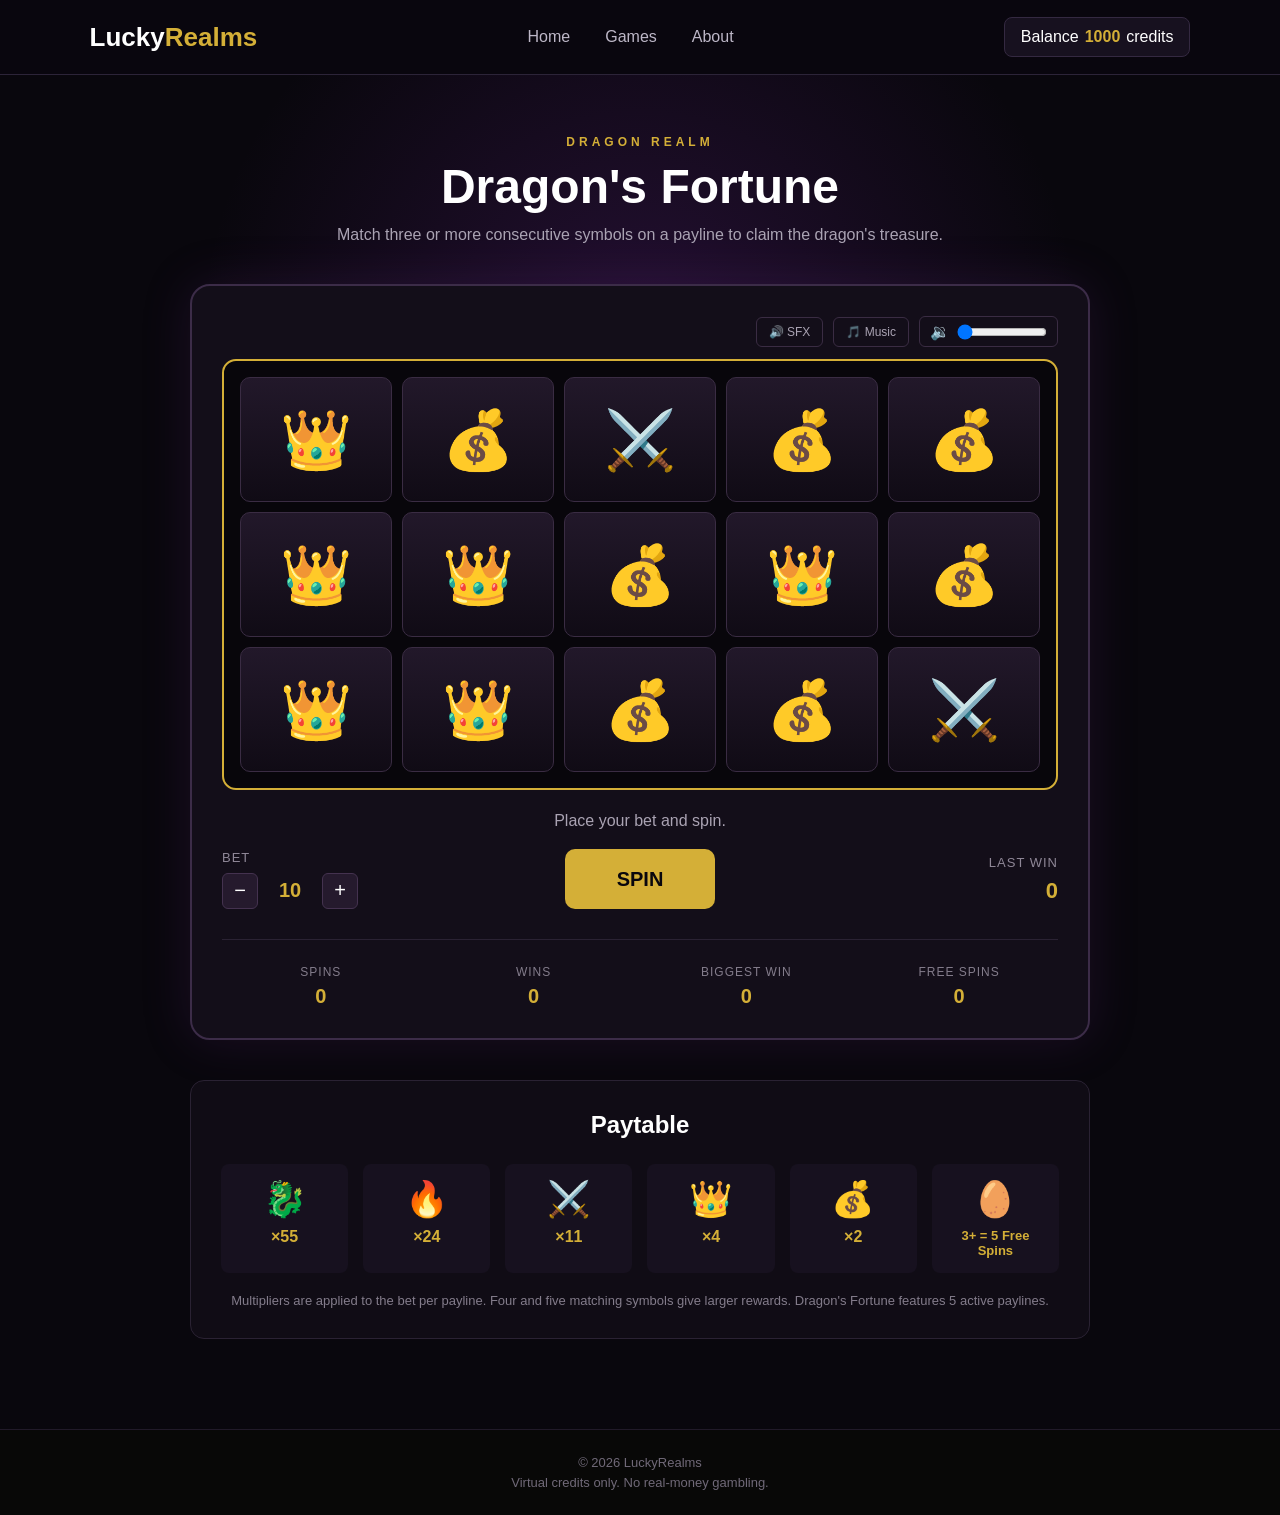
==== commit 529f668c: "Add themed audio and finalize LuckyRealms" ====
--- a/games/slots.html
+++ b/games/slots.html
@@ -44,7 +44,23 @@
 
 
         <section class="slot-machine">
+            <div class="slot-toolbar">
 
+                <button class="sound-toggle" id="sound-toggle" type="button">
+                    🔊 SFX
+                </button>
+
+                <button class="sound-toggle" id="music-toggle" type="button">
+                    🎵 Music
+                </button>
+
+                <div class="volume-control">
+                    <span>🔉</span>
+
+                    <input type="range" id="volume-slider" min="0" max="100" step="1" aria-label="Volume">
+                </div>
+
+            </div>
             <div class="slot-grid" id="slot-grid">
 
             </div>
@@ -132,6 +148,7 @@
 
 
     <script src="../js/game-configs.js"></script>
+    <script src="../js/sound.js"></script>
     <script src="../js/slots.js"></script>
 
 </body>
--- a/css/slots.css
+++ b/css/slots.css
@@ -8,11 +8,9 @@
     padding: 60px 8% 90px;
 
     background:
-        radial-gradient(
-            circle at 50% 20%,
+        radial-gradient(circle at 50% 20%,
             rgba(101, 35, 140, 0.3),
-            transparent 35%
-        ),
+            transparent 35%),
         #09070d;
 }
 
@@ -44,7 +42,7 @@
     font-size: 48px;
 }
 
-.slot-header > p:last-child {
+.slot-header>p:last-child {
     color: #aaa3b3;
 }
 
@@ -98,11 +96,9 @@
     align-items: center;
 
     background:
-        linear-gradient(
-            180deg,
+        linear-gradient(180deg,
             #22182a,
-            #100b15
-        );
+            #100b15);
 
     border: 1px solid #3a2c43;
     border-radius: 10px;
@@ -246,8 +242,8 @@
     gap: 8px;
 }
 
-.bet-control > span,
-.win-display > span {
+.bet-control>span,
+.win-display>span {
     color: #8f8797;
 
     font-size: 13px;
@@ -479,7 +475,7 @@
     font-size: 13px;
 }
 
-.paytable > p {
+.paytable>p {
     margin-top: 20px;
 
     text-align: center;
@@ -496,11 +492,9 @@
 
 .ocean-theme .slot-page {
     background:
-        radial-gradient(
-            circle at 50% 20%,
+        radial-gradient(circle at 50% 20%,
             rgba(0, 139, 190, 0.3),
-            transparent 35%
-        ),
+            transparent 35%),
         #050d13;
 }
 
@@ -555,6 +549,19 @@
         rgba(86, 214, 245, 0.1);
 }
 
+.ocean-theme .sound-toggle:hover {
+    color: #56d6f5;
+
+    border-color: #56d6f5;
+}
+
+.ocean-theme .sound-toggle:hover,
+.ocean-theme .volume-control:hover {
+    color: #56d6f5;
+
+    border-color: #56d6f5;
+}
+
 
 /* =========================================================
    SHADOW THEME
@@ -562,11 +569,9 @@
 
 .shadow-theme .slot-page {
     background:
-        radial-gradient(
-            circle at 50% 18%,
+        radial-gradient(circle at 50% 18%,
             rgba(74, 27, 84, 0.18),
-            transparent 32%
-        ),
+            transparent 32%),
         #020203;
 }
 
@@ -587,11 +592,9 @@
 
 .shadow-theme .slot-cell {
     background:
-        linear-gradient(
-            180deg,
+        linear-gradient(180deg,
             #151018,
-            #070608
-        );
+            #070608);
 
     border-color: #251c29;
 }
@@ -653,6 +656,19 @@
         rgba(129, 73, 137, 0.1);
 }
 
+.shadow-theme .sound-toggle:hover {
+    color: #bd73c7;
+
+    border-color: #814989;
+}
+
+.shadow-theme .sound-toggle:hover,
+.shadow-theme .volume-control:hover {
+    color: #bd73c7;
+
+    border-color: #814989;
+}
+
 
 /* =========================================================
    RESPONSIVE
@@ -700,4 +716,97 @@
         grid-template-columns:
             repeat(2, 1fr);
     }
+
+    .slot-toolbar {
+        justify-content: center;
+        flex-wrap: wrap;
+    }
+}
+
+/* =========================================================
+   SLOT TOOLBAR
+   ========================================================= */
+
+.slot-toolbar {
+    display: flex;
+    justify-content: flex-end;
+
+    margin-bottom: 12px;
+}
+
+.sound-toggle {
+    padding: 7px 12px;
+
+    background: transparent;
+    color: #aaa3b3;
+
+    border: 1px solid #3a2c43;
+    border-radius: 6px;
+
+    font-size: 12px;
+
+    cursor: pointer;
+
+    transition: 0.2s;
+}
+
+.sound-toggle:hover {
+    color: #d4af37;
+
+    border-color: #d4af37;
+}
+
+/* =========================================================
+   AUDIO CONTROLS
+   ========================================================= */
+
+.slot-toolbar {
+    display: flex;
+    justify-content: flex-end;
+    align-items: center;
+
+    gap: 10px;
+
+    margin-bottom: 12px;
+}
+
+.sound-toggle {
+    padding: 7px 12px;
+
+    background: transparent;
+    color: #aaa3b3;
+
+    border: 1px solid #3a2c43;
+    border-radius: 6px;
+
+    font-size: 12px;
+
+    cursor: pointer;
+
+    transition: 0.2s;
+}
+
+.sound-toggle:hover {
+    color: #d4af37;
+
+    border-color: #d4af37;
+}
+
+
+.volume-control {
+    display: flex;
+    align-items: center;
+
+    gap: 7px;
+
+    padding: 5px 10px;
+
+    border: 1px solid #3a2c43;
+    border-radius: 6px;
+}
+
+.volume-control input {
+    width: 90px;
+
+    cursor: pointer;
 }
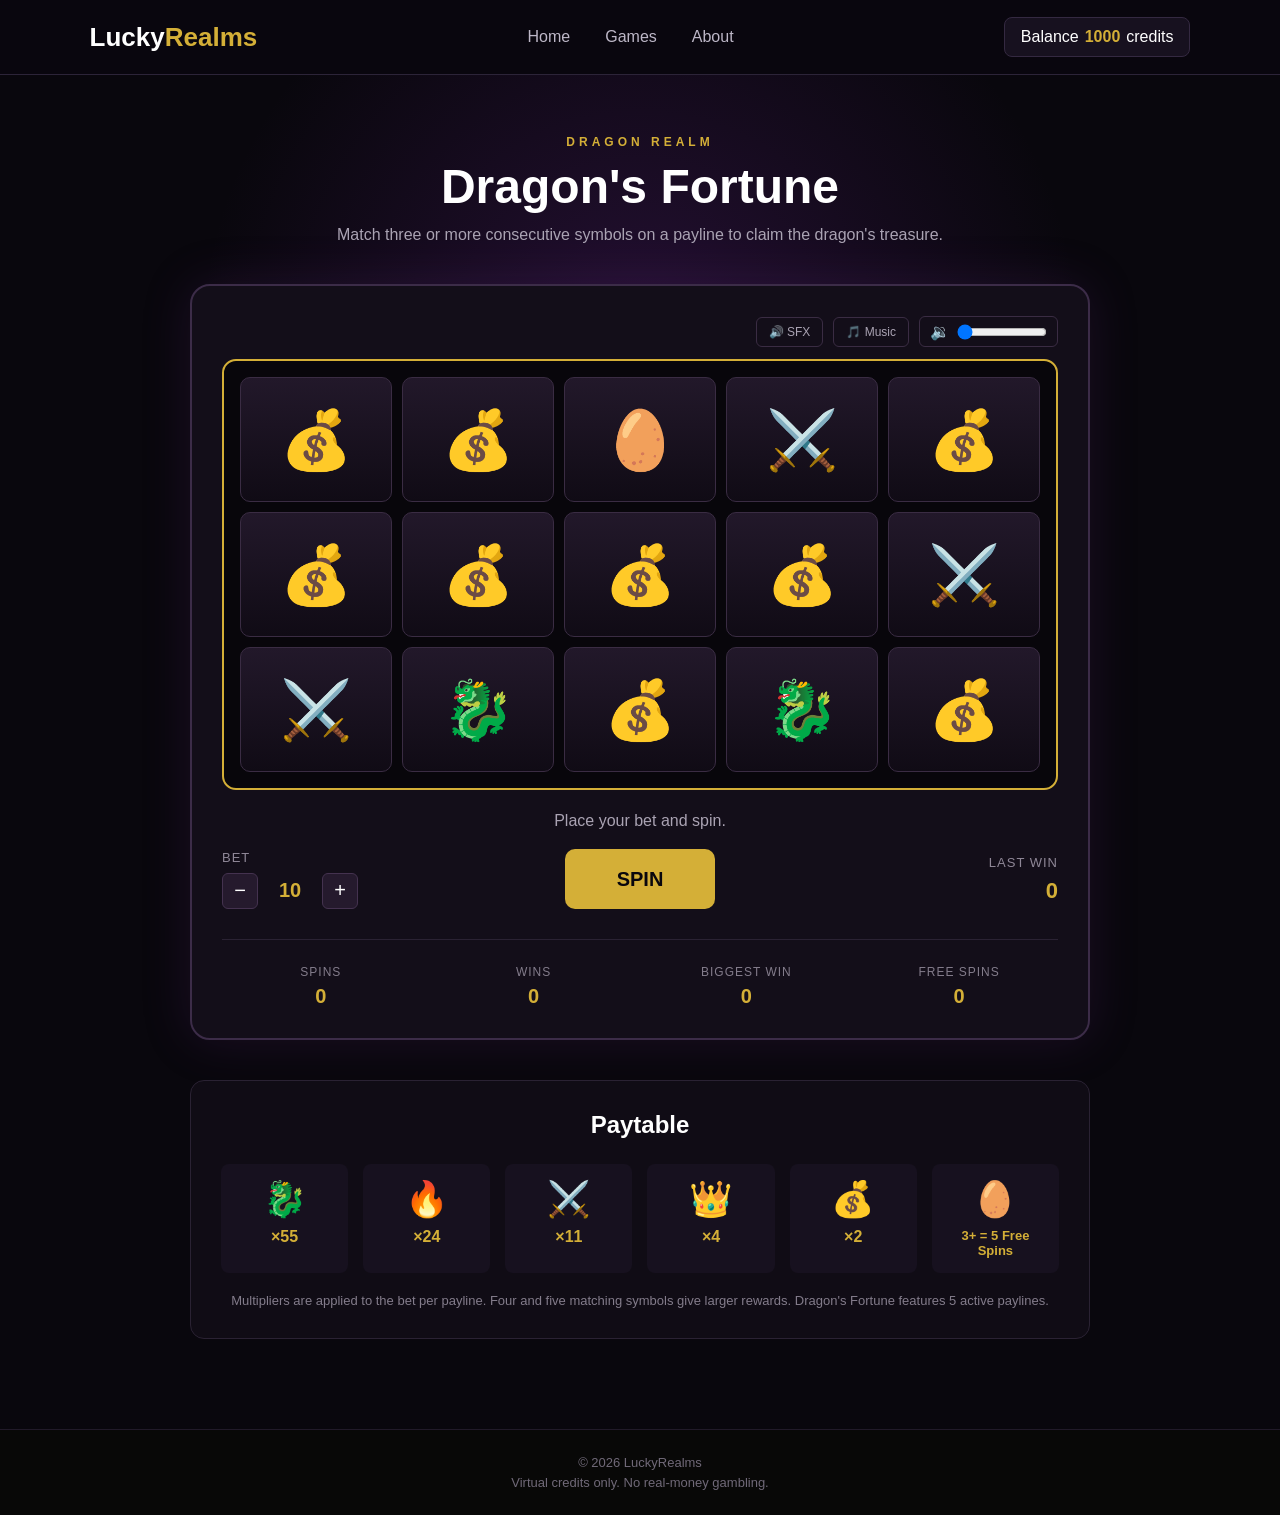
==== commit b80edfaf: "Finalize configurable audio system and LuckyRealms" ====
--- a/games/slots.html
+++ b/games/slots.html
@@ -1,156 +1,156 @@
-<!DOCTYPE html>
-<html lang="en">
-
-<head>
-    <meta charset="UTF-8">
-    <meta name="viewport" content="width=device-width, initial-scale=1.0">
-
-    <title>Dragon's Fortune | LuckyRealms</title>
-
-    <link rel="stylesheet" href="../css/style.css">
-    <link rel="stylesheet" href="../css/slots.css">
-</head>
-
-<body>
-
-    <header class="navbar">
-        <a href="../index.html" class="logo">
-            Lucky<span>Realms</span>
-        </a>
-
-        <nav>
-            <a href="../index.html">Home</a>
-            <a href="../index.html#games">Games</a>
-            <a href="../index.html#about">About</a>
-        </nav>
-
-        <div class="balance">
-            <span>Balance</span>
-            <strong id="balance">1000</strong>
-            <span>credits</span>
-        </div>
-    </header>
-
-
-    <main class="slot-page">
-
-        <section class="slot-header">
-            <p class="slot-subtitle" id="realm-label"></p>
-
-            <h1 id="game-title"></h1>
-
-            <p id="game-description"></p>
-        </section>
-
-
-        <section class="slot-machine">
-            <div class="slot-toolbar">
-
-                <button class="sound-toggle" id="sound-toggle" type="button">
-                    🔊 SFX
-                </button>
-
-                <button class="sound-toggle" id="music-toggle" type="button">
-                    🎵 Music
-                </button>
-
-                <div class="volume-control">
-                    <span>🔉</span>
-
-                    <input type="range" id="volume-slider" min="0" max="100" step="1" aria-label="Volume">
-                </div>
-
-            </div>
-            <div class="slot-grid" id="slot-grid">
-
-            </div>
-
-
-            <div class="game-message" id="game-message">
-                Place your bet and spin.
-            </div>
-
-            <div class="win-breakdown" id="win-breakdown"></div>
-
-
-            <div class="slot-controls">
-
-
-                <div class="bet-control">
-                    <span>Bet</span>
-
-                    <div class="bet-buttons">
-                        <button id="decrease-bet">−</button>
-
-                        <strong id="bet">10</strong>
-
-                        <button id="increase-bet">+</button>
-                    </div>
-                </div>
-
-                <button class="spin-button" id="spin-button">
-                    SPIN
-                </button>
-
-                <div class="win-display">
-                    <span>Last Win</span>
-                    <strong id="last-win">0</strong>
-                </div>
-
-            </div>
-
-            <div class="game-stats">
-
-                <div class="stat">
-                    <span>Spins</span>
-                    <strong id="total-spins">0</strong>
-                </div>
-
-                <div class="stat">
-                    <span>Wins</span>
-                    <strong id="total-wins">0</strong>
-                </div>
-
-                <div class="stat">
-                    <span>Biggest Win</span>
-                    <strong id="biggest-win">0</strong>
-                </div>
-
-                <div class="stat">
-                    <span>Free Spins</span>
-                    <strong id="free-spins">0</strong>
-                </div>
-
-            </div>
-
-            <button class="refill-button" id="refill-button" hidden>
-                Refill 1000 Credits
-            </button>
-        </section>
-
-
-        <section class="paytable">
-            <h2>Paytable</h2>
-
-            <div class="paytable-grid" id="paytable-grid">
-            </div>
-
-            <p id="paytable-description"></p>
-        </section>
-
-    </main>
-
-
-    <footer>
-        <p>© 2026 LuckyRealms</p>
-        <p>Virtual credits only. No real-money gambling.</p>
-    </footer>
-
-
-    <script src="../js/game-configs.js"></script>
-    <script src="../js/sound.js"></script>
-    <script src="../js/slots.js"></script>
-
-</body>
-
+<!DOCTYPE html>
+<html lang="en">
+
+<head>
+    <meta charset="UTF-8">
+    <meta name="viewport" content="width=device-width, initial-scale=1.0">
+
+    <title>Dragon's Fortune | LuckyRealms</title>
+
+    <link rel="stylesheet" href="../css/style.css">
+    <link rel="stylesheet" href="../css/slots.css">
+</head>
+
+<body>
+
+    <header class="navbar">
+        <a href="../index.html" class="logo">
+            Lucky<span>Realms</span>
+        </a>
+
+        <nav>
+            <a href="../index.html">Home</a>
+            <a href="../index.html#games">Games</a>
+            <a href="../index.html#about">About</a>
+        </nav>
+
+        <div class="balance">
+            <span>Balance</span>
+            <strong id="balance">1000</strong>
+            <span>credits</span>
+        </div>
+    </header>
+
+
+    <main class="slot-page">
+
+        <section class="slot-header">
+            <p class="slot-subtitle" id="realm-label"></p>
+
+            <h1 id="game-title"></h1>
+
+            <p id="game-description"></p>
+        </section>
+
+
+        <section class="slot-machine">
+            <div class="slot-toolbar">
+
+                <button class="sound-toggle" id="sound-toggle" type="button">
+                    🔊 SFX
+                </button>
+
+                <button class="sound-toggle" id="music-toggle" type="button">
+                    🎵 Music
+                </button>
+
+                <div class="volume-control">
+                    <span>🔉</span>
+
+                    <input type="range" id="volume-slider" min="0" max="100" step="1" aria-label="Volume">
+                </div>
+
+            </div>
+            <div class="slot-grid" id="slot-grid">
+
+            </div>
+
+
+            <div class="game-message" id="game-message">
+                Place your bet and spin.
+            </div>
+
+            <div class="win-breakdown" id="win-breakdown"></div>
+
+
+            <div class="slot-controls">
+
+
+                <div class="bet-control">
+                    <span>Bet</span>
+
+                    <div class="bet-buttons">
+                        <button id="decrease-bet">−</button>
+
+                        <strong id="bet">10</strong>
+
+                        <button id="increase-bet">+</button>
+                    </div>
+                </div>
+
+                <button class="spin-button" id="spin-button">
+                    SPIN
+                </button>
+
+                <div class="win-display">
+                    <span>Last Win</span>
+                    <strong id="last-win">0</strong>
+                </div>
+
+            </div>
+
+            <div class="game-stats">
+
+                <div class="stat">
+                    <span>Spins</span>
+                    <strong id="total-spins">0</strong>
+                </div>
+
+                <div class="stat">
+                    <span>Wins</span>
+                    <strong id="total-wins">0</strong>
+                </div>
+
+                <div class="stat">
+                    <span>Biggest Win</span>
+                    <strong id="biggest-win">0</strong>
+                </div>
+
+                <div class="stat">
+                    <span>Free Spins</span>
+                    <strong id="free-spins">0</strong>
+                </div>
+
+            </div>
+
+            <button class="refill-button" id="refill-button" hidden>
+                Refill 1000 Credits
+            </button>
+        </section>
+
+
+        <section class="paytable">
+            <h2>Paytable</h2>
+
+            <div class="paytable-grid" id="paytable-grid">
+            </div>
+
+            <p id="paytable-description"></p>
+        </section>
+
+    </main>
+
+
+    <footer>
+        <p>© 2026 LuckyRealms</p>
+        <p>Virtual credits only. No real-money gambling.</p>
+    </footer>
+
+
+    <script src="../js/game-configs.js"></script>
+    <script src="../js/sound.js"></script>
+    <script src="../js/slots.js"></script>
+
+</body>
+
 </html>
--- a/css/style.css
+++ b/css/style.css
@@ -1,326 +1,326 @@
-* {
-    margin: 0;
-    padding: 0;
-    box-sizing: border-box;
-}
-
-html {
-    scroll-behavior: smooth;
-}
-
-body {
-    font-family: Arial, Helvetica, sans-serif;
-
-    background: #080807;
-    color: #ffffff;
-}
-
-
-/* NAVBAR */
-
-.navbar {
-    height: 75px;
-    padding: 0 7%;
-
-    display: flex;
-    align-items: center;
-    justify-content: space-between;
-
-    background: rgba(10, 7, 15, 0.95);
-    border-bottom: 1px solid #2c2438;
-}
-
-.logo {
-    color: white;
-    text-decoration: none;
-
-    font-size: 26px;
-    font-weight: bold;
-}
-
-.logo span {
-    color: #d4af37;
-}
-
-.navbar nav {
-    display: flex;
-    gap: 35px;
-}
-
-.navbar nav a {
-    color: #bdb7c7;
-    text-decoration: none;
-
-    transition: 0.2s;
-}
-
-.navbar nav a:hover {
-    color: #d4af37;
-}
-
-.balance {
-    display: flex;
-    align-items: center;
-    gap: 6px;
-
-    background: #17111f;
-    padding: 10px 16px;
-
-    border: 1px solid #342941;
-    border-radius: 8px;
-}
-
-.balance strong {
-    color: #d4af37;
-}
-
-
-/* HERO */
-
-.hero {
-    min-height: 620px;
-
-    display: flex;
-    align-items: center;
-
-    padding: 0 10%;
-
-    background:
-        radial-gradient(circle at 78% 35%,
-            rgba(212, 175, 55, 0.14),
-            transparent 30%),
-        radial-gradient(circle at 15% 15%,
-            rgba(115, 45, 24, 0.18),
-            transparent 32%),
-        linear-gradient(135deg,
-            #080807 0%,
-            #15100b 52%,
-            #080807 100%);
-}
-
-.hero-content {
-    max-width: 700px;
-}
-
-.hero-subtitle {
-    color: #d4af37;
-
-    letter-spacing: 4px;
-    font-size: 13px;
-    font-weight: bold;
-
-    margin-bottom: 20px;
-}
-
-.hero h1 {
-    font-size: 70px;
-    line-height: 1.05;
-
-    margin-bottom: 25px;
-}
-
-.hero-description {
-    max-width: 520px;
-
-    color: #aaa3b3;
-
-    font-size: 18px;
-    line-height: 1.7;
-
-    margin-bottom: 35px;
-}
-
-.primary-button {
-    display: inline-block;
-
-    padding: 14px 30px;
-
-    background: #d4af37;
-    color: #09070d;
-
-    text-decoration: none;
-    font-weight: bold;
-
-    border-radius: 6px;
-
-    transition: 0.2s;
-}
-
-.primary-button:hover {
-    transform: translateY(-2px);
-    background: #efd15e;
-}
-
-
-/* GAMES */
-
-.games-section {
-    padding: 90px 8%;
-
-    background: #0a0908;
-}
-
-.section-heading {
-    text-align: center;
-    margin-bottom: 50px;
-}
-
-.section-heading p {
-    color: #d4af37;
-
-    font-size: 12px;
-    letter-spacing: 4px;
-
-    margin-bottom: 10px;
-}
-
-.section-heading h2 {
-    font-size: 40px;
-}
-
-.games-grid {
-    display: grid;
-    grid-template-columns: repeat(3, 1fr);
-
-    gap: 30px;
-}
-
-.game-card {
-    background: #14101a;
-
-    border: 1px solid #2a2233;
-    border-radius: 12px;
-
-    overflow: hidden;
-
-    transition: 0.25s;
-}
-
-.game-card:hover {
-    transform: translateY(-6px);
-    border-color: #554267;
-}
-
-.game-image {
-    height: 220px;
-
-    display: flex;
-    justify-content: center;
-    align-items: center;
-
-    font-size: 80px;
-}
-
-.dragon-realm {
-    background: linear-gradient(135deg, #36134d, #130718);
-}
-
-.ocean-realm {
-    background: linear-gradient(135deg, #062c46, #06141f);
-}
-
-.shadow-realm {
-    background: linear-gradient(135deg, #282828, #080808);
-}
-
-.game-info {
-    padding: 25px;
-}
-
-.game-info h3 {
-    margin-bottom: 12px;
-    font-size: 22px;
-}
-
-.game-info p {
-    color: #9e97a6;
-
-    line-height: 1.5;
-
-    min-height: 70px;
-    margin-bottom: 20px;
-}
-
-.play-button {
-    display: inline-block;
-
-    padding: 10px 22px;
-
-    background: #d4af37;
-    color: #0b0810;
-
-    border: none;
-    border-radius: 5px;
-
-    text-decoration: none;
-    font-weight: bold;
-
-    cursor: pointer;
-}
-
-.play-button:disabled {
-    background: #403947;
-    color: #82798b;
-
-    cursor: not-allowed;
-}
-
-
-/* ABOUT */
-
-.about-section {
-    padding: 90px 20%;
-
-    text-align: center;
-
-    background: #11100d;
-}
-
-.about-section h2 {
-    font-size: 36px;
-
-    margin-bottom: 20px;
-}
-
-.about-section p {
-    color: #aaa3b3;
-
-    line-height: 1.8;
-}
-
-
-/* FOOTER */
-
-footer {
-    padding: 25px;
-
-    text-align: center;
-
-    color: #706978;
-
-    font-size: 13px;
-
-    border-top: 1px solid #211a29;
-}
-
-footer p+p {
-    margin-top: 5px;
-}
-
-
-/* RESPONSIVE */
-
-@media (max-width: 900px) {
-
-    .navbar nav {
-        display: none;
-    }
-
-    .hero h1 {
-        font-size: 50px;
-    }
-
-    .games-grid {
-        grid-template-columns: 1fr;
-    }
+* {
+    margin: 0;
+    padding: 0;
+    box-sizing: border-box;
+}
+
+html {
+    scroll-behavior: smooth;
+}
+
+body {
+    font-family: Arial, Helvetica, sans-serif;
+
+    background: #080807;
+    color: #ffffff;
+}
+
+
+/* NAVBAR */
+
+.navbar {
+    height: 75px;
+    padding: 0 7%;
+
+    display: flex;
+    align-items: center;
+    justify-content: space-between;
+
+    background: rgba(10, 7, 15, 0.95);
+    border-bottom: 1px solid #2c2438;
+}
+
+.logo {
+    color: white;
+    text-decoration: none;
+
+    font-size: 26px;
+    font-weight: bold;
+}
+
+.logo span {
+    color: #d4af37;
+}
+
+.navbar nav {
+    display: flex;
+    gap: 35px;
+}
+
+.navbar nav a {
+    color: #bdb7c7;
+    text-decoration: none;
+
+    transition: 0.2s;
+}
+
+.navbar nav a:hover {
+    color: #d4af37;
+}
+
+.balance {
+    display: flex;
+    align-items: center;
+    gap: 6px;
+
+    background: #17111f;
+    padding: 10px 16px;
+
+    border: 1px solid #342941;
+    border-radius: 8px;
+}
+
+.balance strong {
+    color: #d4af37;
+}
+
+
+/* HERO */
+
+.hero {
+    min-height: 620px;
+
+    display: flex;
+    align-items: center;
+
+    padding: 0 10%;
+
+    background:
+        radial-gradient(circle at 78% 35%,
+            rgba(212, 175, 55, 0.14),
+            transparent 30%),
+        radial-gradient(circle at 15% 15%,
+            rgba(115, 45, 24, 0.18),
+            transparent 32%),
+        linear-gradient(135deg,
+            #080807 0%,
+            #15100b 52%,
+            #080807 100%);
+}
+
+.hero-content {
+    max-width: 700px;
+}
+
+.hero-subtitle {
+    color: #d4af37;
+
+    letter-spacing: 4px;
+    font-size: 13px;
+    font-weight: bold;
+
+    margin-bottom: 20px;
+}
+
+.hero h1 {
+    font-size: 70px;
+    line-height: 1.05;
+
+    margin-bottom: 25px;
+}
+
+.hero-description {
+    max-width: 520px;
+
+    color: #aaa3b3;
+
+    font-size: 18px;
+    line-height: 1.7;
+
+    margin-bottom: 35px;
+}
+
+.primary-button {
+    display: inline-block;
+
+    padding: 14px 30px;
+
+    background: #d4af37;
+    color: #09070d;
+
+    text-decoration: none;
+    font-weight: bold;
+
+    border-radius: 6px;
+
+    transition: 0.2s;
+}
+
+.primary-button:hover {
+    transform: translateY(-2px);
+    background: #efd15e;
+}
+
+
+/* GAMES */
+
+.games-section {
+    padding: 90px 8%;
+
+    background: #0a0908;
+}
+
+.section-heading {
+    text-align: center;
+    margin-bottom: 50px;
+}
+
+.section-heading p {
+    color: #d4af37;
+
+    font-size: 12px;
+    letter-spacing: 4px;
+
+    margin-bottom: 10px;
+}
+
+.section-heading h2 {
+    font-size: 40px;
+}
+
+.games-grid {
+    display: grid;
+    grid-template-columns: repeat(3, 1fr);
+
+    gap: 30px;
+}
+
+.game-card {
+    background: #14101a;
+
+    border: 1px solid #2a2233;
+    border-radius: 12px;
+
+    overflow: hidden;
+
+    transition: 0.25s;
+}
+
+.game-card:hover {
+    transform: translateY(-6px);
+    border-color: #554267;
+}
+
+.game-image {
+    height: 220px;
+
+    display: flex;
+    justify-content: center;
+    align-items: center;
+
+    font-size: 80px;
+}
+
+.dragon-realm {
+    background: linear-gradient(135deg, #36134d, #130718);
+}
+
+.ocean-realm {
+    background: linear-gradient(135deg, #062c46, #06141f);
+}
+
+.shadow-realm {
+    background: linear-gradient(135deg, #282828, #080808);
+}
+
+.game-info {
+    padding: 25px;
+}
+
+.game-info h3 {
+    margin-bottom: 12px;
+    font-size: 22px;
+}
+
+.game-info p {
+    color: #9e97a6;
+
+    line-height: 1.5;
+
+    min-height: 70px;
+    margin-bottom: 20px;
+}
+
+.play-button {
+    display: inline-block;
+
+    padding: 10px 22px;
+
+    background: #d4af37;
+    color: #0b0810;
+
+    border: none;
+    border-radius: 5px;
+
+    text-decoration: none;
+    font-weight: bold;
+
+    cursor: pointer;
+}
+
+.play-button:disabled {
+    background: #403947;
+    color: #82798b;
+
+    cursor: not-allowed;
+}
+
+
+/* ABOUT */
+
+.about-section {
+    padding: 90px 20%;
+
+    text-align: center;
+
+    background: #11100d;
+}
+
+.about-section h2 {
+    font-size: 36px;
+
+    margin-bottom: 20px;
+}
+
+.about-section p {
+    color: #aaa3b3;
+
+    line-height: 1.8;
+}
+
+
+/* FOOTER */
+
+footer {
+    padding: 25px;
+
+    text-align: center;
+
+    color: #706978;
+
+    font-size: 13px;
+
+    border-top: 1px solid #211a29;
+}
+
+footer p+p {
+    margin-top: 5px;
+}
+
+
+/* RESPONSIVE */
+
+@media (max-width: 900px) {
+
+    .navbar nav {
+        display: none;
+    }
+
+    .hero h1 {
+        font-size: 50px;
+    }
+
+    .games-grid {
+        grid-template-columns: 1fr;
+    }
 }
--- a/css/slots.css
+++ b/css/slots.css
@@ -1,812 +1,812 @@
-/* =========================================================
-   SLOT PAGE
-   ========================================================= */
-
-.slot-page {
-    min-height: calc(100vh - 75px);
-
-    padding: 60px 8% 90px;
-
-    background:
-        radial-gradient(circle at 50% 20%,
-            rgba(101, 35, 140, 0.3),
-            transparent 35%),
-        #09070d;
-}
-
-
-/* =========================================================
-   GAME HEADER
-   ========================================================= */
-
-.slot-header {
-    margin-bottom: 40px;
-
-    text-align: center;
-}
-
-.slot-subtitle {
-    margin-bottom: 10px;
-
-    color: #d4af37;
-
-    font-size: 12px;
-    font-weight: bold;
-
-    letter-spacing: 4px;
-}
-
-.slot-header h1 {
-    margin-bottom: 12px;
-
-    font-size: 48px;
-}
-
-.slot-header>p:last-child {
-    color: #aaa3b3;
-}
-
-
-/* =========================================================
-   SLOT MACHINE
-   ========================================================= */
-
-.slot-machine {
-    max-width: 900px;
-
-    margin: 0 auto;
-
-    padding: 30px;
-
-    background: #130e19;
-
-    border: 2px solid #3c2c48;
-    border-radius: 20px;
-
-    box-shadow:
-        0 0 50px rgba(98, 44, 130, 0.2);
-}
-
-
-/* =========================================================
-   REELS
-   ========================================================= */
-
-.slot-grid {
-    display: grid;
-    grid-template-columns: repeat(5, 1fr);
-
-    gap: 10px;
-
-    padding: 16px;
-
-    background: #08060b;
-
-    border: 2px solid #d4af37;
-    border-radius: 14px;
-
-    transition: 0.2s;
-}
-
-.slot-cell {
-    height: 125px;
-
-    display: flex;
-    justify-content: center;
-    align-items: center;
-
-    background:
-        linear-gradient(180deg,
-            #22182a,
-            #100b15);
-
-    border: 1px solid #3a2c43;
-    border-radius: 10px;
-
-    font-size: 58px;
-
-    user-select: none;
-}
-
-
-/* =========================================================
-   REEL STATES
-   ========================================================= */
-
-.slot-cell.spinning {
-    animation:
-        reel-spin 0.08s linear infinite;
-}
-
-.slot-cell.winning-cell {
-    border-color: #efd15e;
-
-    box-shadow:
-        0 0 12px rgba(239, 209, 94, 0.8),
-        inset 0 0 20px rgba(212, 175, 55, 0.15);
-
-    transform: scale(1.04);
-}
-
-.slot-cell.bonus-cell {
-    border-color: #ffffff;
-
-    box-shadow:
-        0 0 15px rgba(255, 255, 255, 0.9),
-        inset 0 0 22px rgba(255, 255, 255, 0.12);
-
-    animation:
-        bonus-pulse 0.8s ease-in-out infinite alternate;
-}
-
-
-/* =========================================================
-   ANIMATIONS
-   ========================================================= */
-
-@keyframes reel-spin {
-    0% {
-        transform: translateY(-4px);
-        filter: blur(0);
-    }
-
-    50% {
-        transform: translateY(4px);
-        filter: blur(2px);
-    }
-
-    100% {
-        transform: translateY(-4px);
-        filter: blur(0);
-    }
-}
-
-@keyframes bonus-pulse {
-    from {
-        transform: scale(1);
-    }
-
-    to {
-        transform: scale(1.06);
-    }
-}
-
-
-/* =========================================================
-   GAME MESSAGE
-   ========================================================= */
-
-.game-message {
-    min-height: 25px;
-
-    margin: 22px 0;
-
-    text-align: center;
-
-    color: #aaa3b3;
-
-    font-size: 16px;
-}
-
-.game-message.win {
-    color: #efd15e;
-
-    font-weight: bold;
-}
-
-
-/* =========================================================
-   WIN BREAKDOWN
-   ========================================================= */
-
-.win-breakdown {
-    max-width: 420px;
-
-    margin: -10px auto 20px;
-}
-
-.win-line {
-    display: flex;
-    justify-content: space-between;
-
-    padding: 7px 12px;
-
-    color: #aaa3b3;
-
-    border-bottom: 1px solid #2a2233;
-}
-
-.win-line strong {
-    color: #efd15e;
-}
-
-
-/* =========================================================
-   CONTROLS
-   ========================================================= */
-
-.slot-controls {
-    display: grid;
-    grid-template-columns: 1fr auto 1fr;
-
-    align-items: center;
-
-    gap: 30px;
-}
-
-.bet-control,
-.win-display {
-    display: flex;
-    flex-direction: column;
-
-    gap: 8px;
-}
-
-.bet-control>span,
-.win-display>span {
-    color: #8f8797;
-
-    font-size: 13px;
-
-    text-transform: uppercase;
-    letter-spacing: 1px;
-}
-
-
-/* BET */
-
-.bet-buttons {
-    display: flex;
-    align-items: center;
-
-    gap: 12px;
-}
-
-.bet-buttons button {
-    width: 36px;
-    height: 36px;
-
-    background: #251a2d;
-    color: white;
-
-    border: 1px solid #44324f;
-    border-radius: 6px;
-
-    font-size: 20px;
-
-    cursor: pointer;
-}
-
-.bet-buttons button:hover {
-    border-color: #d4af37;
-}
-
-.bet-buttons button:disabled {
-    opacity: 0.5;
-
-    cursor: not-allowed;
-}
-
-.bet-buttons strong {
-    min-width: 40px;
-
-    text-align: center;
-
-    color: #d4af37;
-
-    font-size: 20px;
-}
-
-
-/* SPIN */
-
-.spin-button {
-    width: 150px;
-    height: 60px;
-
-    background: #d4af37;
-    color: #09070d;
-
-    border: none;
-    border-radius: 10px;
-
-    font-size: 20px;
-    font-weight: bold;
-
-    cursor: pointer;
-
-    transition: 0.2s;
-}
-
-.spin-button:hover {
-    background: #efd15e;
-
-    transform: translateY(-2px);
-}
-
-.spin-button:disabled {
-    background: #554c59;
-
-    cursor: not-allowed;
-
-    transform: none;
-}
-
-
-/* LAST WIN */
-
-.win-display {
-    text-align: right;
-}
-
-.win-display strong {
-    color: #d4af37;
-
-    font-size: 22px;
-}
-
-
-/* =========================================================
-   GAME STATISTICS
-   ========================================================= */
-
-.game-stats {
-    display: grid;
-    grid-template-columns: repeat(4, 1fr);
-
-    gap: 15px;
-
-    margin-top: 30px;
-
-    padding-top: 25px;
-
-    border-top: 1px solid #2a2233;
-}
-
-.stat {
-    display: flex;
-    flex-direction: column;
-    align-items: center;
-
-    gap: 6px;
-}
-
-.stat span {
-    color: #837c8b;
-
-    font-size: 12px;
-
-    text-transform: uppercase;
-    letter-spacing: 1px;
-}
-
-.stat strong {
-    color: #d4af37;
-
-    font-size: 20px;
-}
-
-
-/* =========================================================
-   REFILL
-   ========================================================= */
-
-.refill-button {
-    display: block;
-
-    margin: 25px auto 0;
-
-    padding: 10px 18px;
-
-    background: transparent;
-    color: #d4af37;
-
-    border: 1px solid #d4af37;
-    border-radius: 6px;
-
-    cursor: pointer;
-}
-
-.refill-button:hover {
-    background:
-        rgba(212, 175, 55, 0.1);
-}
-
-.refill-button[hidden] {
-    display: none;
-}
-
-
-/* =========================================================
-   PAYTABLE
-   ========================================================= */
-
-.paytable {
-    max-width: 900px;
-
-    margin: 40px auto 0;
-
-    padding: 30px;
-
-    background: #100c15;
-
-    border: 1px solid #2a2233;
-    border-radius: 14px;
-}
-
-.paytable h2 {
-    margin-bottom: 25px;
-
-    text-align: center;
-}
-
-.paytable-grid {
-    display: grid;
-    grid-template-columns: repeat(6, 1fr);
-
-    gap: 15px;
-}
-
-.paytable-grid div {
-    display: flex;
-    flex-direction: column;
-    align-items: center;
-
-    gap: 8px;
-
-    padding: 15px;
-
-    background: #17111f;
-
-    border-radius: 8px;
-}
-
-.paytable-grid span {
-    font-size: 35px;
-}
-
-.paytable-grid strong {
-    color: #d4af37;
-}
-
-.bonus-paytable-item strong {
-    text-align: center;
-
-    font-size: 13px;
-}
-
-.paytable>p {
-    margin-top: 20px;
-
-    text-align: center;
-
-    color: #837c8b;
-
-    font-size: 13px;
-}
-
-
-/* =========================================================
-   OCEAN THEME
-   ========================================================= */
-
-.ocean-theme .slot-page {
-    background:
-        radial-gradient(circle at 50% 20%,
-            rgba(0, 139, 190, 0.3),
-            transparent 35%),
-        #050d13;
-}
-
-.ocean-theme .slot-machine {
-    background: #07141c;
-
-    border-color: #1d5367;
-
-    box-shadow:
-        0 0 50px rgba(35, 177, 218, 0.18);
-}
-
-.ocean-theme .slot-grid {
-    border-color: #39c6e8;
-}
-
-.ocean-theme .slot-subtitle,
-.ocean-theme .bet-buttons strong,
-.ocean-theme .win-display strong,
-.ocean-theme .paytable-grid strong,
-.ocean-theme .stat strong,
-.ocean-theme .win-line strong,
-.ocean-theme .game-message.win,
-.ocean-theme .balance strong {
-    color: #56d6f5;
-}
-
-.ocean-theme .spin-button {
-    background: #39c6e8;
-}
-
-.ocean-theme .spin-button:hover {
-    background: #6be0fa;
-}
-
-.ocean-theme .slot-cell.winning-cell {
-    border-color: #6be0fa;
-
-    box-shadow:
-        0 0 12px rgba(107, 224, 250, 0.8),
-        inset 0 0 20px rgba(57, 198, 232, 0.15);
-}
-
-.ocean-theme .refill-button {
-    color: #56d6f5;
-
-    border-color: #56d6f5;
-}
-
-.ocean-theme .refill-button:hover {
-    background:
-        rgba(86, 214, 245, 0.1);
-}
-
-.ocean-theme .sound-toggle:hover {
-    color: #56d6f5;
-
-    border-color: #56d6f5;
-}
-
-.ocean-theme .sound-toggle:hover,
-.ocean-theme .volume-control:hover {
-    color: #56d6f5;
-
-    border-color: #56d6f5;
-}
-
-
-/* =========================================================
-   SHADOW THEME
-   ========================================================= */
-
-.shadow-theme .slot-page {
-    background:
-        radial-gradient(circle at 50% 18%,
-            rgba(74, 27, 84, 0.18),
-            transparent 32%),
-        #020203;
-}
-
-.shadow-theme .slot-machine {
-    background: #08070a;
-
-    border-color: #2d2231;
-
-    box-shadow:
-        0 0 55px rgba(91, 42, 102, 0.12);
-}
-
-.shadow-theme .slot-grid {
-    background: #030304;
-
-    border-color: #6f4677;
-}
-
-.shadow-theme .slot-cell {
-    background:
-        linear-gradient(180deg,
-            #151018,
-            #070608);
-
-    border-color: #251c29;
-}
-
-.shadow-theme .paytable {
-    background: #070608;
-
-    border-color: #241b27;
-}
-
-.shadow-theme .paytable-grid div {
-    background: #0e0b10;
-}
-
-.shadow-theme .slot-subtitle,
-.shadow-theme .bet-buttons strong,
-.shadow-theme .win-display strong,
-.shadow-theme .paytable-grid strong,
-.shadow-theme .stat strong,
-.shadow-theme .win-line strong,
-.shadow-theme .game-message.win,
-.shadow-theme .balance strong {
-    color: #bd73c7;
-}
-
-.shadow-theme .spin-button {
-    background: #814989;
-    color: white;
-}
-
-.shadow-theme .spin-button:hover {
-    background: #a25bad;
-}
-
-.shadow-theme .slot-cell.winning-cell {
-    border-color: #bd73c7;
-
-    box-shadow:
-        0 0 12px rgba(189, 115, 199, 0.65),
-        inset 0 0 20px rgba(129, 73, 137, 0.12);
-}
-
-.shadow-theme .slot-cell.bonus-cell {
-    border-color: #d7a1dd;
-
-    box-shadow:
-        0 0 15px rgba(189, 115, 199, 0.75),
-        inset 0 0 22px rgba(129, 73, 137, 0.15);
-}
-
-.shadow-theme .refill-button {
-    color: #bd73c7;
-
-    border-color: #814989;
-}
-
-.shadow-theme .refill-button:hover {
-    background:
-        rgba(129, 73, 137, 0.1);
-}
-
-.shadow-theme .sound-toggle:hover {
-    color: #bd73c7;
-
-    border-color: #814989;
-}
-
-.shadow-theme .sound-toggle:hover,
-.shadow-theme .volume-control:hover {
-    color: #bd73c7;
-
-    border-color: #814989;
-}
-
-
-/* =========================================================
-   RESPONSIVE
-   ========================================================= */
-
-@media (max-width: 750px) {
-
-    .slot-page {
-        padding-left: 3%;
-        padding-right: 3%;
-    }
-
-    .slot-machine {
-        padding: 15px;
-    }
-
-    .slot-cell {
-        height: 80px;
-
-        font-size: 38px;
-    }
-
-    .slot-controls {
-        grid-template-columns: 1fr;
-
-        text-align: center;
-    }
-
-    .bet-control,
-    .win-display {
-        align-items: center;
-
-        text-align: center;
-    }
-
-    .spin-button {
-        margin: 0 auto;
-    }
-
-    .game-stats {
-        grid-template-columns: 1fr;
-    }
-
-    .paytable-grid {
-        grid-template-columns:
-            repeat(2, 1fr);
-    }
-
-    .slot-toolbar {
-        justify-content: center;
-        flex-wrap: wrap;
-    }
-}
-
-/* =========================================================
-   SLOT TOOLBAR
-   ========================================================= */
-
-.slot-toolbar {
-    display: flex;
-    justify-content: flex-end;
-
-    margin-bottom: 12px;
-}
-
-.sound-toggle {
-    padding: 7px 12px;
-
-    background: transparent;
-    color: #aaa3b3;
-
-    border: 1px solid #3a2c43;
-    border-radius: 6px;
-
-    font-size: 12px;
-
-    cursor: pointer;
-
-    transition: 0.2s;
-}
-
-.sound-toggle:hover {
-    color: #d4af37;
-
-    border-color: #d4af37;
-}
-
-/* =========================================================
-   AUDIO CONTROLS
-   ========================================================= */
-
-.slot-toolbar {
-    display: flex;
-    justify-content: flex-end;
-    align-items: center;
-
-    gap: 10px;
-
-    margin-bottom: 12px;
-}
-
-.sound-toggle {
-    padding: 7px 12px;
-
-    background: transparent;
-    color: #aaa3b3;
-
-    border: 1px solid #3a2c43;
-    border-radius: 6px;
-
-    font-size: 12px;
-
-    cursor: pointer;
-
-    transition: 0.2s;
-}
-
-.sound-toggle:hover {
-    color: #d4af37;
-
-    border-color: #d4af37;
-}
-
-
-.volume-control {
-    display: flex;
-    align-items: center;
-
-    gap: 7px;
-
-    padding: 5px 10px;
-
-    border: 1px solid #3a2c43;
-    border-radius: 6px;
-}
-
-.volume-control input {
-    width: 90px;
-
-    cursor: pointer;
+/* =========================================================
+   SLOT PAGE
+   ========================================================= */
+
+.slot-page {
+    min-height: calc(100vh - 75px);
+
+    padding: 60px 8% 90px;
+
+    background:
+        radial-gradient(circle at 50% 20%,
+            rgba(101, 35, 140, 0.3),
+            transparent 35%),
+        #09070d;
+}
+
+
+/* =========================================================
+   GAME HEADER
+   ========================================================= */
+
+.slot-header {
+    margin-bottom: 40px;
+
+    text-align: center;
+}
+
+.slot-subtitle {
+    margin-bottom: 10px;
+
+    color: #d4af37;
+
+    font-size: 12px;
+    font-weight: bold;
+
+    letter-spacing: 4px;
+}
+
+.slot-header h1 {
+    margin-bottom: 12px;
+
+    font-size: 48px;
+}
+
+.slot-header>p:last-child {
+    color: #aaa3b3;
+}
+
+
+/* =========================================================
+   SLOT MACHINE
+   ========================================================= */
+
+.slot-machine {
+    max-width: 900px;
+
+    margin: 0 auto;
+
+    padding: 30px;
+
+    background: #130e19;
+
+    border: 2px solid #3c2c48;
+    border-radius: 20px;
+
+    box-shadow:
+        0 0 50px rgba(98, 44, 130, 0.2);
+}
+
+
+/* =========================================================
+   REELS
+   ========================================================= */
+
+.slot-grid {
+    display: grid;
+    grid-template-columns: repeat(5, 1fr);
+
+    gap: 10px;
+
+    padding: 16px;
+
+    background: #08060b;
+
+    border: 2px solid #d4af37;
+    border-radius: 14px;
+
+    transition: 0.2s;
+}
+
+.slot-cell {
+    height: 125px;
+
+    display: flex;
+    justify-content: center;
+    align-items: center;
+
+    background:
+        linear-gradient(180deg,
+            #22182a,
+            #100b15);
+
+    border: 1px solid #3a2c43;
+    border-radius: 10px;
+
+    font-size: 58px;
+
+    user-select: none;
+}
+
+
+/* =========================================================
+   REEL STATES
+   ========================================================= */
+
+.slot-cell.spinning {
+    animation:
+        reel-spin 0.08s linear infinite;
+}
+
+.slot-cell.winning-cell {
+    border-color: #efd15e;
+
+    box-shadow:
+        0 0 12px rgba(239, 209, 94, 0.8),
+        inset 0 0 20px rgba(212, 175, 55, 0.15);
+
+    transform: scale(1.04);
+}
+
+.slot-cell.bonus-cell {
+    border-color: #ffffff;
+
+    box-shadow:
+        0 0 15px rgba(255, 255, 255, 0.9),
+        inset 0 0 22px rgba(255, 255, 255, 0.12);
+
+    animation:
+        bonus-pulse 0.8s ease-in-out infinite alternate;
+}
+
+
+/* =========================================================
+   ANIMATIONS
+   ========================================================= */
+
+@keyframes reel-spin {
+    0% {
+        transform: translateY(-4px);
+        filter: blur(0);
+    }
+
+    50% {
+        transform: translateY(4px);
+        filter: blur(2px);
+    }
+
+    100% {
+        transform: translateY(-4px);
+        filter: blur(0);
+    }
+}
+
+@keyframes bonus-pulse {
+    from {
+        transform: scale(1);
+    }
+
+    to {
+        transform: scale(1.06);
+    }
+}
+
+
+/* =========================================================
+   GAME MESSAGE
+   ========================================================= */
+
+.game-message {
+    min-height: 25px;
+
+    margin: 22px 0;
+
+    text-align: center;
+
+    color: #aaa3b3;
+
+    font-size: 16px;
+}
+
+.game-message.win {
+    color: #efd15e;
+
+    font-weight: bold;
+}
+
+
+/* =========================================================
+   WIN BREAKDOWN
+   ========================================================= */
+
+.win-breakdown {
+    max-width: 420px;
+
+    margin: -10px auto 20px;
+}
+
+.win-line {
+    display: flex;
+    justify-content: space-between;
+
+    padding: 7px 12px;
+
+    color: #aaa3b3;
+
+    border-bottom: 1px solid #2a2233;
+}
+
+.win-line strong {
+    color: #efd15e;
+}
+
+
+/* =========================================================
+   CONTROLS
+   ========================================================= */
+
+.slot-controls {
+    display: grid;
+    grid-template-columns: 1fr auto 1fr;
+
+    align-items: center;
+
+    gap: 30px;
+}
+
+.bet-control,
+.win-display {
+    display: flex;
+    flex-direction: column;
+
+    gap: 8px;
+}
+
+.bet-control>span,
+.win-display>span {
+    color: #8f8797;
+
+    font-size: 13px;
+
+    text-transform: uppercase;
+    letter-spacing: 1px;
+}
+
+
+/* BET */
+
+.bet-buttons {
+    display: flex;
+    align-items: center;
+
+    gap: 12px;
+}
+
+.bet-buttons button {
+    width: 36px;
+    height: 36px;
+
+    background: #251a2d;
+    color: white;
+
+    border: 1px solid #44324f;
+    border-radius: 6px;
+
+    font-size: 20px;
+
+    cursor: pointer;
+}
+
+.bet-buttons button:hover {
+    border-color: #d4af37;
+}
+
+.bet-buttons button:disabled {
+    opacity: 0.5;
+
+    cursor: not-allowed;
+}
+
+.bet-buttons strong {
+    min-width: 40px;
+
+    text-align: center;
+
+    color: #d4af37;
+
+    font-size: 20px;
+}
+
+
+/* SPIN */
+
+.spin-button {
+    width: 150px;
+    height: 60px;
+
+    background: #d4af37;
+    color: #09070d;
+
+    border: none;
+    border-radius: 10px;
+
+    font-size: 20px;
+    font-weight: bold;
+
+    cursor: pointer;
+
+    transition: 0.2s;
+}
+
+.spin-button:hover {
+    background: #efd15e;
+
+    transform: translateY(-2px);
+}
+
+.spin-button:disabled {
+    background: #554c59;
+
+    cursor: not-allowed;
+
+    transform: none;
+}
+
+
+/* LAST WIN */
+
+.win-display {
+    text-align: right;
+}
+
+.win-display strong {
+    color: #d4af37;
+
+    font-size: 22px;
+}
+
+
+/* =========================================================
+   GAME STATISTICS
+   ========================================================= */
+
+.game-stats {
+    display: grid;
+    grid-template-columns: repeat(4, 1fr);
+
+    gap: 15px;
+
+    margin-top: 30px;
+
+    padding-top: 25px;
+
+    border-top: 1px solid #2a2233;
+}
+
+.stat {
+    display: flex;
+    flex-direction: column;
+    align-items: center;
+
+    gap: 6px;
+}
+
+.stat span {
+    color: #837c8b;
+
+    font-size: 12px;
+
+    text-transform: uppercase;
+    letter-spacing: 1px;
+}
+
+.stat strong {
+    color: #d4af37;
+
+    font-size: 20px;
+}
+
+
+/* =========================================================
+   REFILL
+   ========================================================= */
+
+.refill-button {
+    display: block;
+
+    margin: 25px auto 0;
+
+    padding: 10px 18px;
+
+    background: transparent;
+    color: #d4af37;
+
+    border: 1px solid #d4af37;
+    border-radius: 6px;
+
+    cursor: pointer;
+}
+
+.refill-button:hover {
+    background:
+        rgba(212, 175, 55, 0.1);
+}
+
+.refill-button[hidden] {
+    display: none;
+}
+
+
+/* =========================================================
+   PAYTABLE
+   ========================================================= */
+
+.paytable {
+    max-width: 900px;
+
+    margin: 40px auto 0;
+
+    padding: 30px;
+
+    background: #100c15;
+
+    border: 1px solid #2a2233;
+    border-radius: 14px;
+}
+
+.paytable h2 {
+    margin-bottom: 25px;
+
+    text-align: center;
+}
+
+.paytable-grid {
+    display: grid;
+    grid-template-columns: repeat(6, 1fr);
+
+    gap: 15px;
+}
+
+.paytable-grid div {
+    display: flex;
+    flex-direction: column;
+    align-items: center;
+
+    gap: 8px;
+
+    padding: 15px;
+
+    background: #17111f;
+
+    border-radius: 8px;
+}
+
+.paytable-grid span {
+    font-size: 35px;
+}
+
+.paytable-grid strong {
+    color: #d4af37;
+}
+
+.bonus-paytable-item strong {
+    text-align: center;
+
+    font-size: 13px;
+}
+
+.paytable>p {
+    margin-top: 20px;
+
+    text-align: center;
+
+    color: #837c8b;
+
+    font-size: 13px;
+}
+
+
+/* =========================================================
+   OCEAN THEME
+   ========================================================= */
+
+.ocean-theme .slot-page {
+    background:
+        radial-gradient(circle at 50% 20%,
+            rgba(0, 139, 190, 0.3),
+            transparent 35%),
+        #050d13;
+}
+
+.ocean-theme .slot-machine {
+    background: #07141c;
+
+    border-color: #1d5367;
+
+    box-shadow:
+        0 0 50px rgba(35, 177, 218, 0.18);
+}
+
+.ocean-theme .slot-grid {
+    border-color: #39c6e8;
+}
+
+.ocean-theme .slot-subtitle,
+.ocean-theme .bet-buttons strong,
+.ocean-theme .win-display strong,
+.ocean-theme .paytable-grid strong,
+.ocean-theme .stat strong,
+.ocean-theme .win-line strong,
+.ocean-theme .game-message.win,
+.ocean-theme .balance strong {
+    color: #56d6f5;
+}
+
+.ocean-theme .spin-button {
+    background: #39c6e8;
+}
+
+.ocean-theme .spin-button:hover {
+    background: #6be0fa;
+}
+
+.ocean-theme .slot-cell.winning-cell {
+    border-color: #6be0fa;
+
+    box-shadow:
+        0 0 12px rgba(107, 224, 250, 0.8),
+        inset 0 0 20px rgba(57, 198, 232, 0.15);
+}
+
+.ocean-theme .refill-button {
+    color: #56d6f5;
+
+    border-color: #56d6f5;
+}
+
+.ocean-theme .refill-button:hover {
+    background:
+        rgba(86, 214, 245, 0.1);
+}
+
+.ocean-theme .sound-toggle:hover {
+    color: #56d6f5;
+
+    border-color: #56d6f5;
+}
+
+.ocean-theme .sound-toggle:hover,
+.ocean-theme .volume-control:hover {
+    color: #56d6f5;
+
+    border-color: #56d6f5;
+}
+
+
+/* =========================================================
+   SHADOW THEME
+   ========================================================= */
+
+.shadow-theme .slot-page {
+    background:
+        radial-gradient(circle at 50% 18%,
+            rgba(74, 27, 84, 0.18),
+            transparent 32%),
+        #020203;
+}
+
+.shadow-theme .slot-machine {
+    background: #08070a;
+
+    border-color: #2d2231;
+
+    box-shadow:
+        0 0 55px rgba(91, 42, 102, 0.12);
+}
+
+.shadow-theme .slot-grid {
+    background: #030304;
+
+    border-color: #6f4677;
+}
+
+.shadow-theme .slot-cell {
+    background:
+        linear-gradient(180deg,
+            #151018,
+            #070608);
+
+    border-color: #251c29;
+}
+
+.shadow-theme .paytable {
+    background: #070608;
+
+    border-color: #241b27;
+}
+
+.shadow-theme .paytable-grid div {
+    background: #0e0b10;
+}
+
+.shadow-theme .slot-subtitle,
+.shadow-theme .bet-buttons strong,
+.shadow-theme .win-display strong,
+.shadow-theme .paytable-grid strong,
+.shadow-theme .stat strong,
+.shadow-theme .win-line strong,
+.shadow-theme .game-message.win,
+.shadow-theme .balance strong {
+    color: #bd73c7;
+}
+
+.shadow-theme .spin-button {
+    background: #814989;
+    color: white;
+}
+
+.shadow-theme .spin-button:hover {
+    background: #a25bad;
+}
+
+.shadow-theme .slot-cell.winning-cell {
+    border-color: #bd73c7;
+
+    box-shadow:
+        0 0 12px rgba(189, 115, 199, 0.65),
+        inset 0 0 20px rgba(129, 73, 137, 0.12);
+}
+
+.shadow-theme .slot-cell.bonus-cell {
+    border-color: #d7a1dd;
+
+    box-shadow:
+        0 0 15px rgba(189, 115, 199, 0.75),
+        inset 0 0 22px rgba(129, 73, 137, 0.15);
+}
+
+.shadow-theme .refill-button {
+    color: #bd73c7;
+
+    border-color: #814989;
+}
+
+.shadow-theme .refill-button:hover {
+    background:
+        rgba(129, 73, 137, 0.1);
+}
+
+.shadow-theme .sound-toggle:hover {
+    color: #bd73c7;
+
+    border-color: #814989;
+}
+
+.shadow-theme .sound-toggle:hover,
+.shadow-theme .volume-control:hover {
+    color: #bd73c7;
+
+    border-color: #814989;
+}
+
+
+/* =========================================================
+   RESPONSIVE
+   ========================================================= */
+
+@media (max-width: 750px) {
+
+    .slot-page {
+        padding-left: 3%;
+        padding-right: 3%;
+    }
+
+    .slot-machine {
+        padding: 15px;
+    }
+
+    .slot-cell {
+        height: 80px;
+
+        font-size: 38px;
+    }
+
+    .slot-controls {
+        grid-template-columns: 1fr;
+
+        text-align: center;
+    }
+
+    .bet-control,
+    .win-display {
+        align-items: center;
+
+        text-align: center;
+    }
+
+    .spin-button {
+        margin: 0 auto;
+    }
+
+    .game-stats {
+        grid-template-columns: 1fr;
+    }
+
+    .paytable-grid {
+        grid-template-columns:
+            repeat(2, 1fr);
+    }
+
+    .slot-toolbar {
+        justify-content: center;
+        flex-wrap: wrap;
+    }
+}
+
+/* =========================================================
+   SLOT TOOLBAR
+   ========================================================= */
+
+.slot-toolbar {
+    display: flex;
+    justify-content: flex-end;
+
+    margin-bottom: 12px;
+}
+
+.sound-toggle {
+    padding: 7px 12px;
+
+    background: transparent;
+    color: #aaa3b3;
+
+    border: 1px solid #3a2c43;
+    border-radius: 6px;
+
+    font-size: 12px;
+
+    cursor: pointer;
+
+    transition: 0.2s;
+}
+
+.sound-toggle:hover {
+    color: #d4af37;
+
+    border-color: #d4af37;
+}
+
+/* =========================================================
+   AUDIO CONTROLS
+   ========================================================= */
+
+.slot-toolbar {
+    display: flex;
+    justify-content: flex-end;
+    align-items: center;
+
+    gap: 10px;
+
+    margin-bottom: 12px;
+}
+
+.sound-toggle {
+    padding: 7px 12px;
+
+    background: transparent;
+    color: #aaa3b3;
+
+    border: 1px solid #3a2c43;
+    border-radius: 6px;
+
+    font-size: 12px;
+
+    cursor: pointer;
+
+    transition: 0.2s;
+}
+
+.sound-toggle:hover {
+    color: #d4af37;
+
+    border-color: #d4af37;
+}
+
+
+.volume-control {
+    display: flex;
+    align-items: center;
+
+    gap: 7px;
+
+    padding: 5px 10px;
+
+    border: 1px solid #3a2c43;
+    border-radius: 6px;
+}
+
+.volume-control input {
+    width: 90px;
+
+    cursor: pointer;
 }
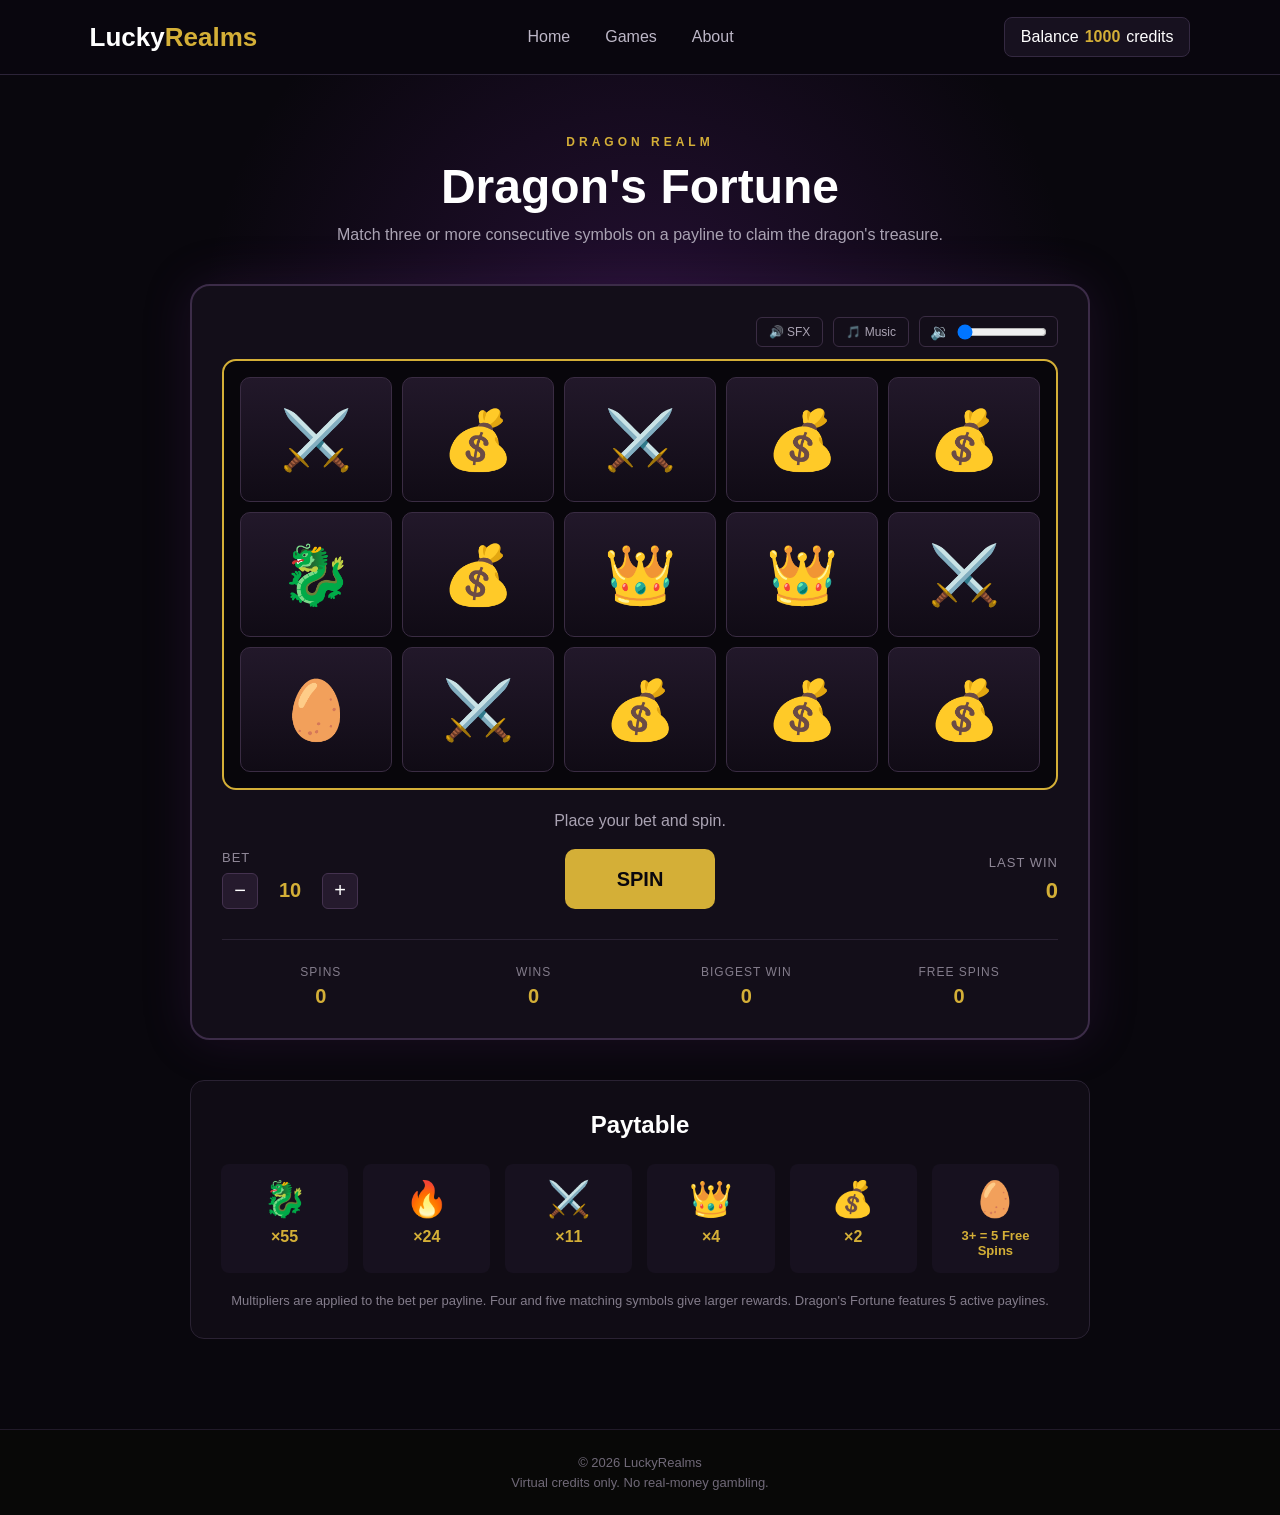
==== commit 5f64e6fa: "Add LuckyRealms favicon and finalize project" ====
--- a/games/slots.html
+++ b/games/slots.html
@@ -1,156 +1,152 @@
-<!DOCTYPE html>
-<html lang="en">
-
-<head>
-    <meta charset="UTF-8">
-    <meta name="viewport" content="width=device-width, initial-scale=1.0">
-
-    <title>Dragon's Fortune | LuckyRealms</title>
-
-    <link rel="stylesheet" href="../css/style.css">
-    <link rel="stylesheet" href="../css/slots.css">
-</head>
-
-<body>
-
-    <header class="navbar">
-        <a href="../index.html" class="logo">
-            Lucky<span>Realms</span>
-        </a>
-
-        <nav>
-            <a href="../index.html">Home</a>
-            <a href="../index.html#games">Games</a>
-            <a href="../index.html#about">About</a>
-        </nav>
-
-        <div class="balance">
-            <span>Balance</span>
-            <strong id="balance">1000</strong>
-            <span>credits</span>
-        </div>
-    </header>
-
-
-    <main class="slot-page">
-
-        <section class="slot-header">
-            <p class="slot-subtitle" id="realm-label"></p>
-
-            <h1 id="game-title"></h1>
-
-            <p id="game-description"></p>
-        </section>
-
-
-        <section class="slot-machine">
-            <div class="slot-toolbar">
-
-                <button class="sound-toggle" id="sound-toggle" type="button">
-                    🔊 SFX
-                </button>
-
-                <button class="sound-toggle" id="music-toggle" type="button">
-                    🎵 Music
-                </button>
-
-                <div class="volume-control">
-                    <span>🔉</span>
-
-                    <input type="range" id="volume-slider" min="0" max="100" step="1" aria-label="Volume">
-                </div>
-
-            </div>
-            <div class="slot-grid" id="slot-grid">
-
-            </div>
-
-
-            <div class="game-message" id="game-message">
-                Place your bet and spin.
-            </div>
-
-            <div class="win-breakdown" id="win-breakdown"></div>
-
-
-            <div class="slot-controls">
-
-
-                <div class="bet-control">
-                    <span>Bet</span>
-
-                    <div class="bet-buttons">
-                        <button id="decrease-bet">−</button>
-
-                        <strong id="bet">10</strong>
-
-                        <button id="increase-bet">+</button>
-                    </div>
-                </div>
-
-                <button class="spin-button" id="spin-button">
-                    SPIN
-                </button>
-
-                <div class="win-display">
-                    <span>Last Win</span>
-                    <strong id="last-win">0</strong>
-                </div>
-
-            </div>
-
-            <div class="game-stats">
-
-                <div class="stat">
-                    <span>Spins</span>
-                    <strong id="total-spins">0</strong>
-                </div>
-
-                <div class="stat">
-                    <span>Wins</span>
-                    <strong id="total-wins">0</strong>
-                </div>
-
-                <div class="stat">
-                    <span>Biggest Win</span>
-                    <strong id="biggest-win">0</strong>
-                </div>
-
-                <div class="stat">
-                    <span>Free Spins</span>
-                    <strong id="free-spins">0</strong>
-                </div>
-
-            </div>
-
-            <button class="refill-button" id="refill-button" hidden>
-                Refill 1000 Credits
-            </button>
-        </section>
-
-
-        <section class="paytable">
-            <h2>Paytable</h2>
-
-            <div class="paytable-grid" id="paytable-grid">
-            </div>
-
-            <p id="paytable-description"></p>
-        </section>
-
-    </main>
-
-
-    <footer>
-        <p>© 2026 LuckyRealms</p>
-        <p>Virtual credits only. No real-money gambling.</p>
-    </footer>
-
-
-    <script src="../js/game-configs.js"></script>
-    <script src="../js/sound.js"></script>
-    <script src="../js/slots.js"></script>
-
-</body>
-
+<!DOCTYPE html>
+<html lang="en">
+
+<head>
+    <meta charset="UTF-8">
+    <meta name="viewport" content="width=device-width, initial-scale=1.0">
+
+    <title>Dragon's Fortune | LuckyRealms</title>
+
+    <link rel="icon" type="image/svg+xml" href="../assets/favicon.svg">
+
+    <link rel="stylesheet" href="../css/style.css">
+    <link rel="stylesheet" href="../css/slots.css">
+</head>
+
+<body>
+
+    <header class="navbar">
+        <a href="../index.html" class="logo">
+            Lucky<span>Realms</span>
+        </a>
+
+        <nav>
+            <a href="../index.html">Home</a>
+            <a href="../index.html#games">Games</a>
+            <a href="../index.html#about">About</a>
+        </nav>
+
+        <div class="balance">
+            <span>Balance</span>
+            <strong id="balance">1000</strong>
+            <span>credits</span>
+        </div>
+    </header>
+
+    <main class="slot-page">
+
+        <section class="slot-header">
+            <p class="slot-subtitle" id="realm-label"></p>
+            <h1 id="game-title"></h1>
+            <p id="game-description"></p>
+        </section>
+
+        <section class="slot-machine">
+
+            <div class="slot-toolbar">
+
+                <button class="sound-toggle" id="sound-toggle" type="button">
+                    🔊 SFX
+                </button>
+
+                <button class="sound-toggle" id="music-toggle" type="button">
+                    🎵 Music
+                </button>
+
+                <div class="volume-control">
+                    <span>🔉</span>
+
+                    <input
+                        type="range"
+                        id="volume-slider"
+                        min="0"
+                        max="100"
+                        step="1"
+                        aria-label="Volume">
+                </div>
+
+            </div>
+
+            <div class="slot-grid" id="slot-grid"></div>
+
+            <div class="game-message" id="game-message">
+                Place your bet and spin.
+            </div>
+
+            <div class="win-breakdown" id="win-breakdown"></div>
+
+            <div class="slot-controls">
+
+                <div class="bet-control">
+                    <span>Bet</span>
+
+                    <div class="bet-buttons">
+                        <button id="decrease-bet">−</button>
+                        <strong id="bet">10</strong>
+                        <button id="increase-bet">+</button>
+                    </div>
+                </div>
+
+                <button class="spin-button" id="spin-button">
+                    SPIN
+                </button>
+
+                <div class="win-display">
+                    <span>Last Win</span>
+                    <strong id="last-win">0</strong>
+                </div>
+
+            </div>
+
+            <div class="game-stats">
+
+                <div class="stat">
+                    <span>Spins</span>
+                    <strong id="total-spins">0</strong>
+                </div>
+
+                <div class="stat">
+                    <span>Wins</span>
+                    <strong id="total-wins">0</strong>
+                </div>
+
+                <div class="stat">
+                    <span>Biggest Win</span>
+                    <strong id="biggest-win">0</strong>
+                </div>
+
+                <div class="stat">
+                    <span>Free Spins</span>
+                    <strong id="free-spins">0</strong>
+                </div>
+
+            </div>
+
+            <button class="refill-button" id="refill-button" hidden>
+                Refill 1000 Credits
+            </button>
+
+        </section>
+
+        <section class="paytable">
+            <h2>Paytable</h2>
+
+            <div class="paytable-grid" id="paytable-grid"></div>
+
+            <p id="paytable-description"></p>
+        </section>
+
+    </main>
+
+    <footer>
+        <p>© 2026 LuckyRealms</p>
+        <p>Virtual credits only. No real-money gambling.</p>
+    </footer>
+
+    <script src="../js/game-configs.js"></script>
+    <script src="../js/sound.js"></script>
+    <script src="../js/slots.js"></script>
+
+</body>
+
 </html>
